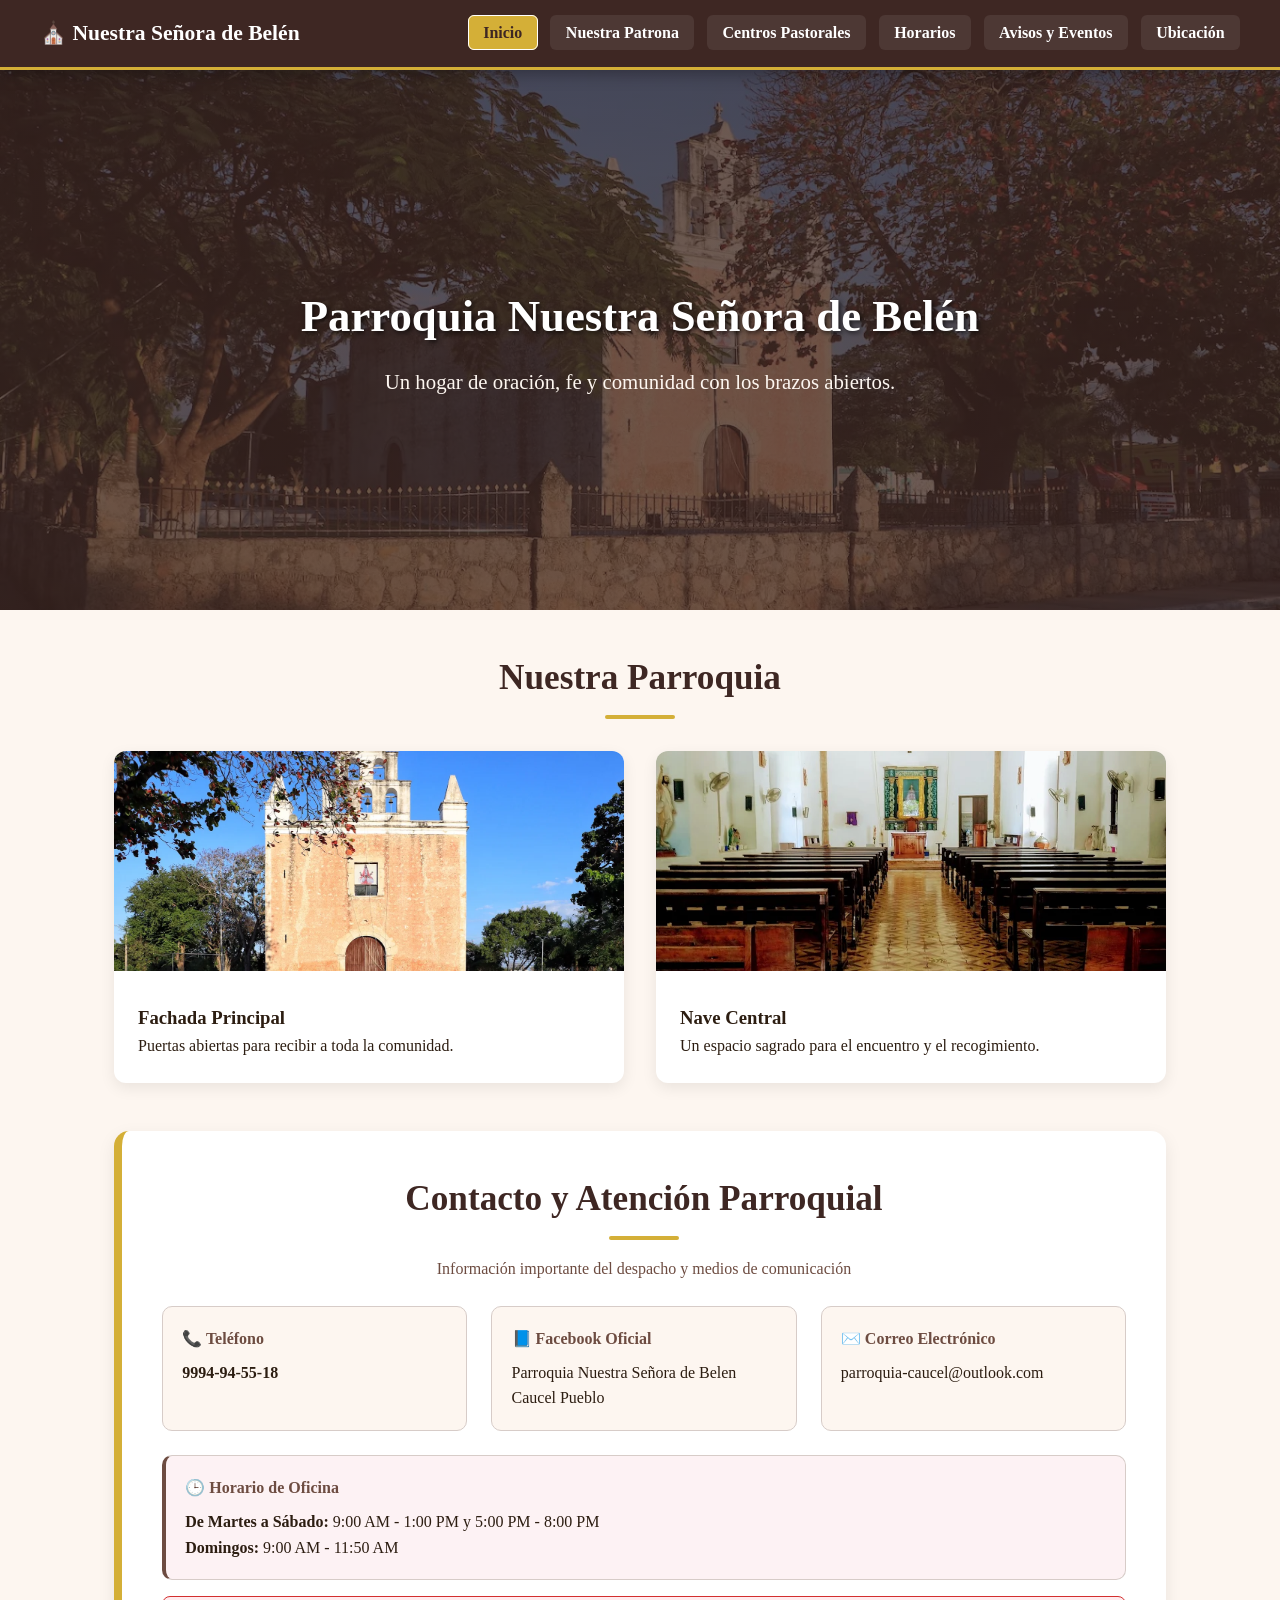
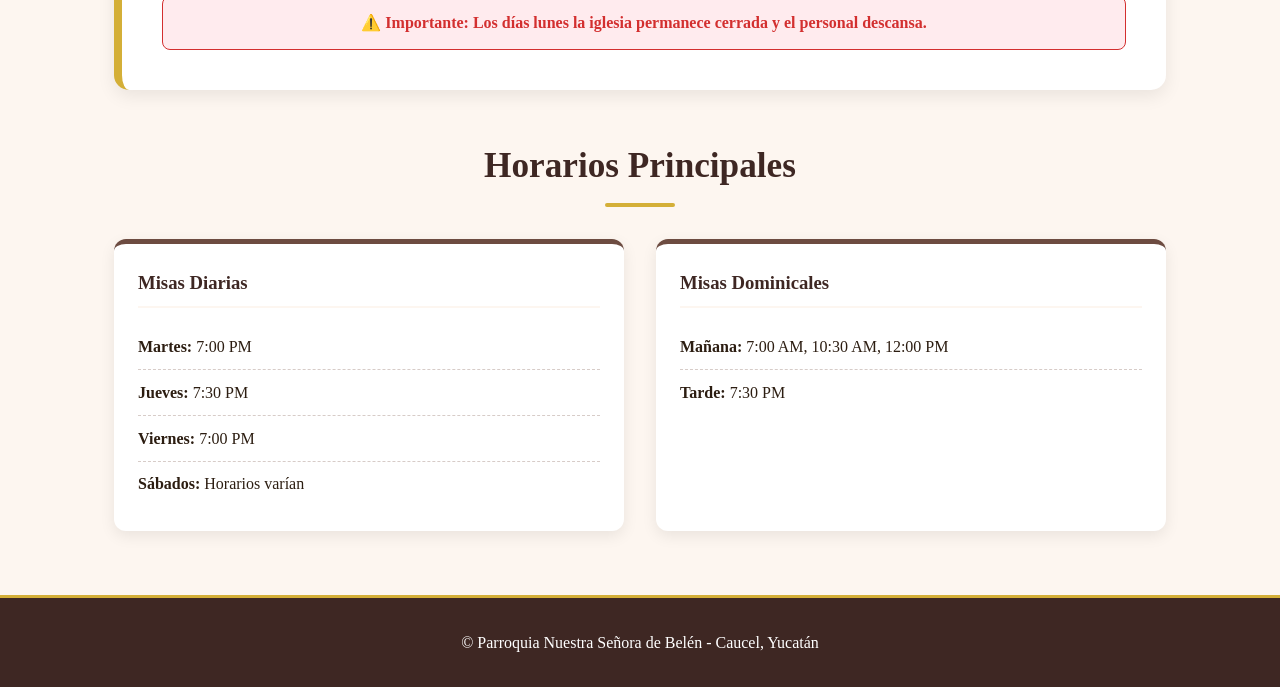
==== index.html @ 2d82e1a7 "Enhance contact section with full-width class and updates Added 'full-width' class to the contact it" ====
<!DOCTYPE html>
<html lang="es">
<head>
    <meta charset="UTF-8">
    <meta name="viewport" content="width=device-width, initial-scale=1.0">
    <title>Parroquia Nuestra Señora de Belén</title>
    <link rel="stylesheet" href="styles.css">
</head>
<body>

    <header>
        <nav>
            <a href="index.html" class="logo-link">⛪ Nuestra Señora de Belén</a>
            <button class="menu-toggle" id="menuToggle" aria-label="Abrir menú">☰ Menú</button>
            <ul class="nav-links" id="navLinks">
                <li><a href="index.html" class="active">Inicio</a></li>
                <li><a href="patrona.html">Nuestra Patrona</a></li>
                <li><a href="centros-pastorales.html">Centros Pastorales</a></li>
                <li><a href="horarios.html">Horarios</a></li>
                <li><a href="avisos.html">Avisos y Eventos</a></li>
                <li><a href="ubicacion.html">Ubicación</a></li>
            </ul>
        </nav>
    </header>

    <section class="hero">
        <h1>Parroquia Nuestra Señora de Belén</h1>
        <p>Un hogar de oración, fe y comunidad con los brazos abiertos.</p>
    </section>

    <main class="container">
        
        <section>
            <h2 class="section-title">Nuestra Parroquia</h2>
            <div class="church-tour">
                <div class="tour-card">
                    <img src="imagenes/frontal.jpg" alt="Fachada Frontal">
                    <div class="tour-info">
                        <h3>Fachada Principal</h3>
                        <p>Puertas abiertas para recibir a toda la comunidad.</p>
                    </div>
                </div>
                <div class="tour-card">
                    <img src="imagenes/interior.jpg" alt="Interior del templo">
                    <div class="tour-info">
                        <h3>Nave Central</h3>
                        <p>Un espacio sagrado para el encuentro y el recogimiento.</p>
                    </div>
                </div>
            </div>
        </section>

        <!-- SECCIÓN DE CONTACTO DIRECTO -->
        <!-- SECCIÓN DE CONTACTO DIRECTO -->
        <section class="contact-section">
            <h2 class="section-title" style="margin-bottom:1rem;">Contacto y Atención Parroquial</h2>
            <p style="text-align: center; color: var(--cafe-principal);">Información importante del despacho y medios de comunicación</p>
            
            <div class="contact-grid">
                <div class="contact-item">
                    <h4>📞 Teléfono</h4>
                    <p><a href="tel:9994945518"><strong>9994-94-55-18</strong></a></p>
                </div>
                <div class="contact-item">
                    <h4>📘 Facebook Oficial</h4>
                    <p>Parroquia Nuestra Señora de Belen Caucel Pueblo</p>
                </div>
                <div class="contact-item">
                    <h4>✉️ Correo Electrónico</h4>
                    <p><a href="mailto:parroquia-caucel@outlook.com">parroquia-caucel@outlook.com</a></p>
                </div>
                
                <!-- Añadida la clase full-width -->
                <div class="contact-item full-width">
                    <h4>🕒 Horario de Oficina</h4>
                    <p><strong>De Martes a Sábado:</strong> 9:00 AM - 1:00 PM y 5:00 PM - 8:00 PM</p>
                    <p><strong>Domingos:</strong> 9:00 AM - 11:50 AM</p>
                </div>
            </div>

            <div class="alert-lunes">
                ⚠️ Importante: Los días lunes la iglesia permanece cerrada y el personal descansa.
            </div>
        </section>

        <section id="horarios" style="margin-top: 3rem;">
            <h2 class="section-title">Horarios Principales</h2>
            <div class="schedules-grid">
                <div class="card">
                    <h3>Misas Diarias</h3>
                    <ul>
                        <li><strong>Martes:</strong> 7:00 PM</li>
                        <li><strong>Jueves:</strong> 7:30 PM</li>
                        <li><strong>Viernes:</strong> 7:00 PM</li>
                        <li><strong>Sábados:</strong> Horarios varían</li>
                    </ul>
                </div>
                <div class="card">
                    <h3>Misas Dominicales</h3>
                    <ul>
                        <li><strong>Mañana:</strong> 7:00 AM, 10:30 AM, 12:00 PM</li>
                        <li><strong>Tarde:</strong> 7:30 PM</li>
                    </ul>
                </div>
            </div>
        </section>

    </main>

    <footer>
        <p>&copy; Parroquia Nuestra Señora de Belén - Caucel, Yucatán</p>
    </footer>

    <script src="script.js"></script>
</body>
</html>
---- styles.css ----
/* ==========================================
   PALETA DE COLORES Y ESTILOS GLOBALES
   ========================================== */
:root {
    --cafe-oscuro: #3e2723;
    --cafe-principal: #6d4c41;
    --cafe-claro: #d7ccc8;
    --rosa-suave: #fdf6f0;
    --rosa-acento: #f48fb1;
    --dorado-acento: #d4af37;
    --texto-oscuro: #2c1d11;
    --blanco: #ffffff;
    --alerta-rojo: #d32f2f;
}

* {
    margin: 0;
    padding: 0;
    box-sizing: border-box;
    font-family: 'Segoe UI', Georgia, serif;
}

body {
    background-color: var(--rosa-suave);
    color: var(--texto-oscuro);
    line-height: 1.6;
}

a {
    text-decoration: none;
    color: inherit;
}

/* ==========================================
   HEADER Y NAVBAR
   ========================================== */
header {
    background-color: var(--cafe-oscuro);
    color: var(--blanco);
    padding: 1rem 1.5rem;
    position: sticky;
    top: 0;
    z-index: 1000;
    box-shadow: 0 4px 15px rgba(0,0,0,0.3);
    border-bottom: 3px solid var(--dorado-acento);
}

nav {
    display: flex;
    justify-content: space-between;
    align-items: center;
    max-width: 1200px;
    margin: 0 auto;
}

.logo-link {
    font-size: 1.35rem;
    font-weight: 700;
    color: var(--blanco);
    display: flex;
    align-items: center;
    gap: 0.5rem;
    transition: color 0.3s;
}

.logo-link:hover {
    color: var(--rosa-acento);
}

.nav-links {
    display: flex;
    list-style: none;
    gap: 0.8rem;
}

.nav-links a {
    color: var(--blanco);
    font-weight: 600;
    padding: 0.5rem 0.9rem;
    border-radius: 6px;
    background-color: rgba(255, 255, 255, 0.08);
    transition: all 0.3s ease;
    border: 1px solid transparent;
}

.nav-links a:hover {
    background-color: var(--rosa-acento);
    color: var(--cafe-oscuro);
    transform: translateY(-2px);
}

.nav-links a.active {
    background-color: var(--dorado-acento);
    color: var(--cafe-oscuro);
    font-weight: 700;
    border-color: var(--blanco);
}

.menu-toggle {
    display: none;
    background: var(--cafe-principal);
    border: 2px solid var(--dorado-acento);
    color: var(--blanco);
    font-size: 1.5rem;
    padding: 0.3rem 0.8rem;
    border-radius: 8px;
    cursor: pointer;
    transition: background 0.3s;
}

.menu-toggle:hover {
    background: var(--rosa-acento);
    color: var(--cafe-oscuro);
}

/* ==========================================
   CONTENEDORES GLOBALES
   ========================================== */
.container {
    max-width: 1100px;
    margin: 2.5rem auto;
    padding: 0 1.5rem;
}

.section-title {
    text-align: center;
    color: var(--cafe-oscuro);
    margin-bottom: 2rem;
    font-size: 2.2rem;
}

.section-title::after {
    content: '';
    display: block;
    width: 70px;
    height: 4px;
    background-color: var(--dorado-acento);
    margin: 0.6rem auto 0;
    border-radius: 2px;
}

/* ==========================================
   HERO / INICIO
   ========================================== */
.hero {
    background: linear-gradient(rgba(62, 39, 35, 0.75), rgba(62, 39, 35, 0.75)), 
                url('imagenes/exterior.jpg') center/cover no-repeat;
    height: 60vh;
    display: flex;
    flex-direction: column;
    justify-content: center;
    align-items: center;
    color: var(--blanco);
    text-align: center;
    padding: 0 1rem;
}

.hero h1 {
    font-size: 2.8rem;
    margin-bottom: 0.8rem;
    text-shadow: 2px 2px 5px rgba(0,0,0,0.7);
}

.hero p {
    font-size: 1.3rem;
    max-width: 650px;
    color: var(--rosa-suave);
}

.church-tour, .schedules-grid {
    display: grid;
    grid-template-columns: repeat(auto-fit, minmax(280px, 1fr));
    gap: 2rem;
    margin-bottom: 3rem;
}

.tour-card, .card {
    background: var(--blanco);
    border-radius: 12px;
    overflow: hidden;
    box-shadow: 0 5px 15px rgba(0,0,0,0.08);
    transition: transform 0.3s, box-shadow 0.3s;
}

.tour-card:hover, .card:hover {
    transform: translateY(-5px);
    box-shadow: 0 8px 20px rgba(0,0,0,0.15);
}

.tour-card img {
    width: 100%;
    height: 220px;
    object-fit: cover;
}

.tour-info, .card {
    padding: 1.5rem;
}

.card {
    border-top: 5px solid var(--cafe-principal);
}

.card h3 {
    color: var(--cafe-oscuro);
    margin-bottom: 1rem;
    border-bottom: 2px solid var(--rosa-suave);
    padding-bottom: 0.5rem;
}

.card ul { list-style: none; }
.card li { padding: 0.6rem 0; border-bottom: 1px dashed var(--cafe-claro); }
.card li:last-child { border-bottom: none; }

/* ==========================================
   SECCIÓN CONTACTO (CORREGIDA ALINEACIÓN)
   ========================================== */
.contact-section {
    background: var(--blanco);
    border-radius: 15px;
    padding: 2.5rem;
    box-shadow: 0 6px 18px rgba(0,0,0,0.08);
    border-left: 8px solid var(--dorado-acento);
    margin-top: 3rem;
}

.contact-grid {
    display: grid;
    grid-template-columns: repeat(auto-fit, minmax(240px, 1fr));
    gap: 1.5rem;
    margin-top: 1.5rem;
}

.contact-item {
    background: var(--rosa-suave);
    padding: 1.2rem;
    border-radius: 10px;
    border: 1px solid var(--cafe-claro);
}

/* Ocupar todo el ancho en la última fila para horarios de oficina */
.contact-item.full-width {
    grid-column: 1 / -1;
    background: #fdf2f4;
    border-left: 4px solid var(--cafe-principal);
}

.contact-item h4 {
    color: var(--cafe-principal);
    margin-bottom: 0.5rem;
    display: flex;
    align-items: center;
    gap: 0.5rem;
}

.alert-lunes {
    background-color: #ffebee;
    color: var(--alerta-rojo);
    border: 1px solid var(--alerta-rojo);
    padding: 0.8rem 1rem;
    border-radius: 8px;
    font-weight: 700;
    margin-top: 1rem;
    text-align: center;
}

/* ==========================================
   VISTA: CENTROS PASTORALES
   ========================================== */
.search-container {
    margin-bottom: 2rem;
    text-align: center;
}

.search-input {
    width: 100%;
    max-width: 500px;
    padding: 0.8rem 1.2rem;
    font-size: 1rem;
    border: 2px solid var(--cafe-principal);
    border-radius: 25px;
    outline: none;
    transition: border-color 0.3s;
}

.search-input:focus {
    border-color: var(--dorado-acento);
    box-shadow: 0 0 8px rgba(212, 175, 55, 0.4);
}

.cp-grid {
    display: grid;
    grid-template-columns: repeat(auto-fit, minmax(300px, 1fr));
    gap: 1.5rem;
}

.cp-card {
    background: var(--blanco);
    border-radius: 12px;
    padding: 1.5rem;
    box-shadow: 0 4px 12px rgba(0,0,0,0.06);
    border-left: 5px solid var(--cafe-principal);
    transition: transform 0.2s;
}

.cp-card:hover {
    transform: translateY(-3px);
}

.cp-header {
    display: flex;
    justify-content: space-between;
    align-items: center;
    margin-bottom: 1rem;
    border-bottom: 1px solid var(--rosa-suave);
    padding-bottom: 0.5rem;
}

.cp-number {
    background: var(--cafe-oscuro);
    color: var(--blanco);
    padding: 0.2rem 0.6rem;
    border-radius: 50%;
    font-size: 0.85rem;
    font-weight: bold;
}

.cp-title {
    color: var(--cafe-oscuro);
    font-size: 1.25rem;
}

.cp-detail {
    margin-bottom: 0.5rem;
    font-size: 0.95rem;
}

.cp-detail strong {
    color: var(--cafe-principal);
}

/* ==========================================
   VISTA: AVISOS Y EVENTOS
   ========================================== */
.events-list {
    display: flex;
    flex-direction: column;
    gap: 1.5rem;
}

.event-card {
    display: flex;
    background: var(--blanco);
    border-radius: 12px;
    overflow: hidden;
    box-shadow: 0 4px 12px rgba(0,0,0,0.08);
}

.event-date {
    background: var(--cafe-oscuro);
    color: var(--blanco);
    padding: 1.5rem;
    display: flex;
    flex-direction: column;
    justify-content: center;
    align-items: center;
    min-width: 120px;
    text-align: center;
}

.event-date .day {
    font-size: 2rem;
    font-weight: bold;
    color: var(--dorado-acento);
}

.event-info {
    padding: 1.5rem;
    display: flex;
    flex-direction: column;
    justify-content: center;
}

.event-info h3 {
    color: var(--cafe-oscuro);
    margin-bottom: 0.5rem;
}

.announcements-grid {
    display: grid;
    grid-template-columns: repeat(auto-fit, minmax(300px, 1fr));
    gap: 1.5rem;
}

.announcement-card {
    background: var(--blanco);
    border-radius: 12px;
    padding: 1.5rem;
    box-shadow: 0 4px 12px rgba(0,0,0,0.06);
    position: relative;
    border-top: 4px solid var(--cafe-principal);
}

.announcement-card.important {
    border-top-color: var(--alerta-rojo);
}

.badge-important {
    position: absolute;
    top: 1rem;
    right: 1rem;
    background: #ffebee;
    color: var(--alerta-rojo);
    font-size: 0.75rem;
    font-weight: bold;
    padding: 0.2rem 0.6rem;
    border-radius: 12px;
    border: 1px solid var(--alerta-rojo);
}

.announcement-date {
    font-size: 0.85rem;
    color: #757575;
    margin-bottom: 0.5rem;
}

.announcement-card h3 {
    color: var(--cafe-oscuro);
    margin-bottom: 0.8rem;
}

/* ==========================================
   VISTA: PATRONA (CARRUSEL Y TEXTO)
   ========================================== */
.carousel-container {
    position: relative;
    max-width: 800px;
    margin: 0 auto 2.5rem;
    border-radius: 12px;
    overflow: hidden;
    box-shadow: 0 6px 18px rgba(0,0,0,0.15);
}

.carousel-slide {
    display: none;
}

.carousel-slide img {
    width: 100%;
    height: 400px;
    object-fit: cover;
}

.carousel-prev, .carousel-next {
    cursor: pointer;
    position: absolute;
    top: 50%;
    transform: translateY(-50%);
    padding: 1rem;
    color: white;
    font-weight: bold;
    font-size: 1.5rem;
    background-color: rgba(0,0,0,0.4);
    border: none;
    transition: background-color 0.3s;
}

.carousel-next { right: 0; }
.carousel-prev { left: 0; }

.carousel-prev:hover, .carousel-next:hover {
    background-color: rgba(0,0,0,0.8);
}

.history-content {
    background: var(--blanco);
    padding: 2rem;
    border-radius: 12px;
    box-shadow: 0 4px 12px rgba(0,0,0,0.06);
    line-height: 1.8;
}

.history-content p {
    margin-bottom: 1.2rem;
}

/* ==========================================
   VISTA: UBICACIÓN Y MAPAS
   ========================================== */
.location-grid {
    display: grid;
    grid-template-columns: repeat(auto-fit, minmax(320px, 1fr));
    gap: 2rem;
}

.map-container {
    border-radius: 12px;
    overflow: hidden;
    box-shadow: 0 4px 12px rgba(0,0,0,0.1);
    height: 380px;
}

.map-container iframe {
    width: 100%;
    height: 100%;
    border: 0;
}

/* ==========================================
   FOOTER
   ========================================== */
footer {
    background-color: var(--cafe-oscuro);
    color: var(--blanco);
    text-align: center;
    padding: 2rem;
    margin-top: 4rem;
    border-top: 3px solid var(--dorado-acento);
}

/* ==========================================
   RESPONSIVO
   ========================================== */
@media (max-width: 820px) {
    .menu-toggle {
        display: block;
    }

    .nav-links {
        display: none;
        flex-direction: column;
        position: absolute;
        top: 100%;
        left: 0;
        width: 100%;
        background-color: var(--cafe-oscuro);
        padding: 1rem;
        gap: 0.8rem;
        box-shadow: 0 10px 20px rgba(0,0,0,0.4);
    }

    .nav-links.show {
        display: flex;
    }

    .nav-links a {
        text-align: center;
        padding: 0.8rem;
        width: 100%;
    }

    .event-card {
        flex-direction: column;
    }

    .event-date {
        flex-direction: row;
        gap: 1rem;
        padding: 0.8rem;
    }
}
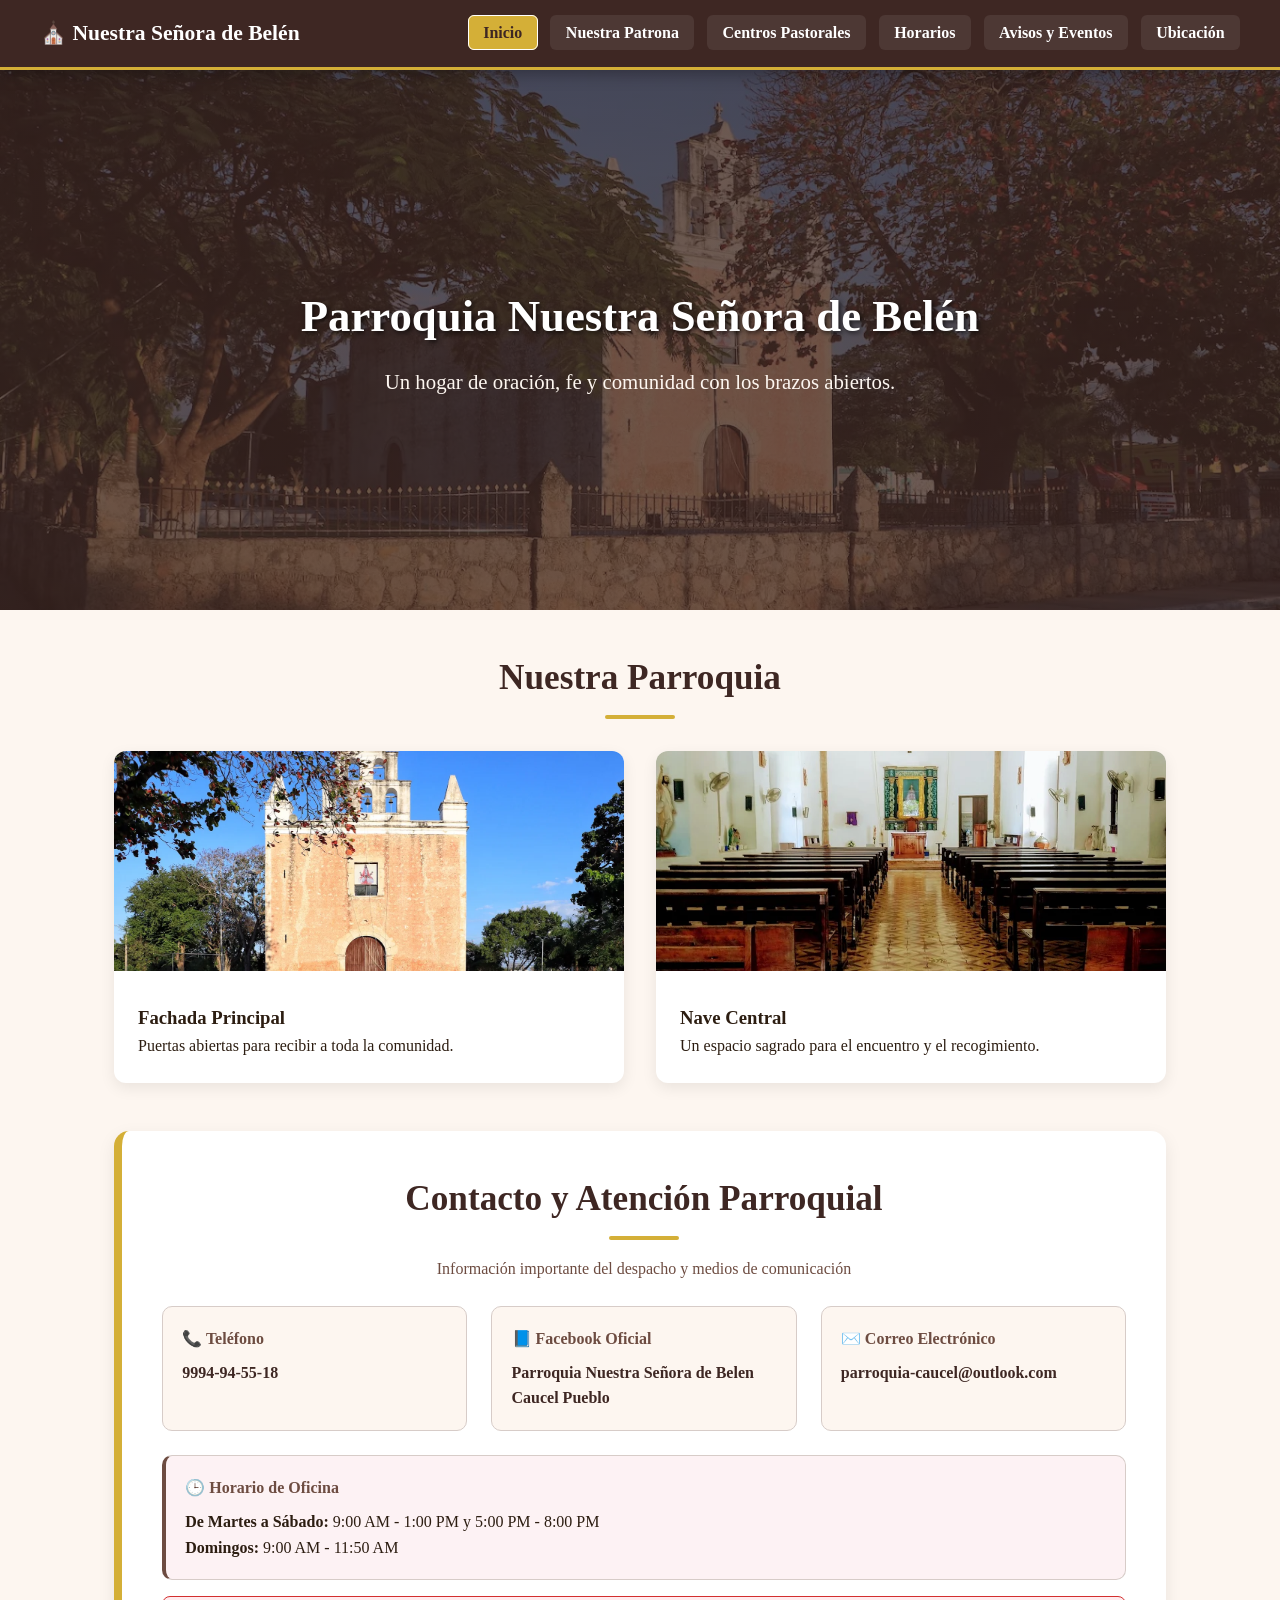
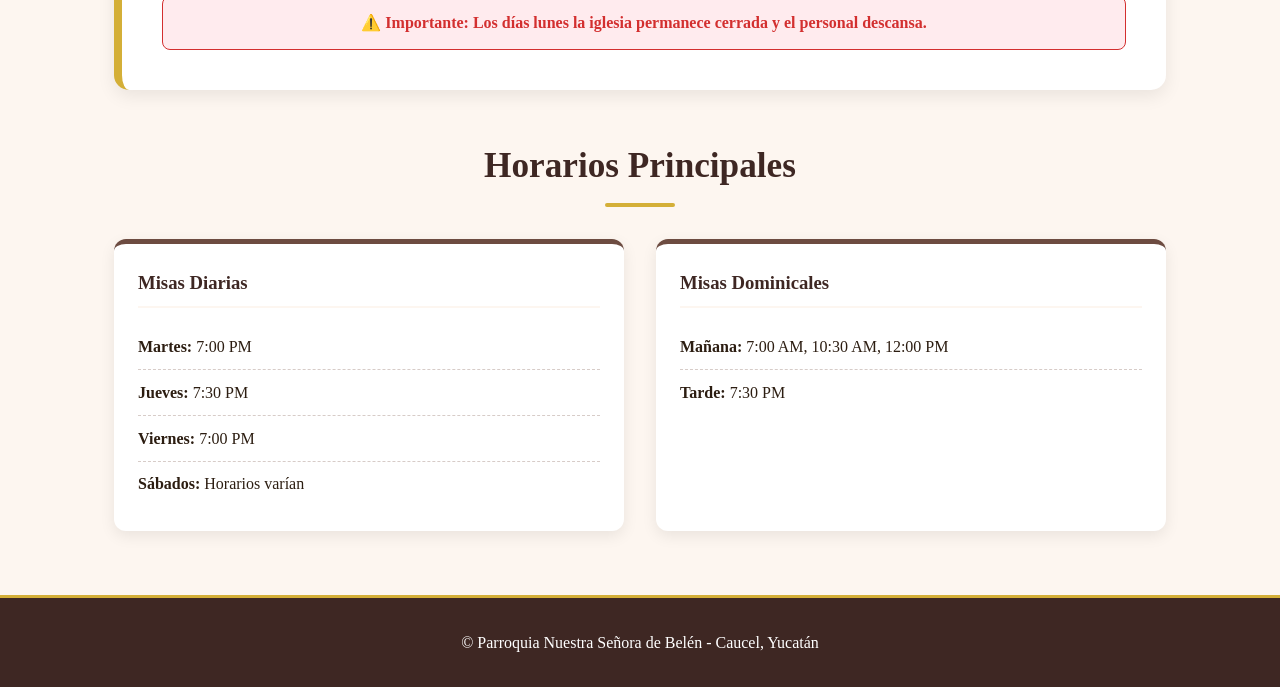
==== commit 24267182: "Enhance SEO with title and meta tags Updated the title and added meta tags for SEO." ====
--- a/index.html
+++ b/index.html
@@ -3,7 +3,14 @@
 <head>
     <meta charset="UTF-8">
     <meta name="viewport" content="width=device-width, initial-scale=1.0">
-    <title>Parroquia Nuestra Señora de Belén</title>
+   <!-- Título visible en los resultados de Google -->
+<title>Parroquia Nuestra Señora de Belén - Caucel, Yucatán</title>
+
+<!-- Descripción corta que muestra Google debajo del enlace -->
+<meta name="description" content="Sitio oficial de la Parroquia Nuestra Señora de Belén en Caucel. Consulta horarios de misas, Hora Santa, avisos y centros pastorales.">
+
+<!-- Palabras clave -->
+<meta name="keywords" content="Parroquia de Belén, Iglesia Caucel, Horarios de Misa Caucel, Hora Santa Caucel">
     <link rel="stylesheet" href="styles.css">
 </head>
 <body>
@@ -51,37 +58,40 @@
         </section>
 
         <!-- SECCIÓN DE CONTACTO DIRECTO -->
-        <!-- SECCIÓN DE CONTACTO DIRECTO -->
-        <section class="contact-section">
-            <h2 class="section-title" style="margin-bottom:1rem;">Contacto y Atención Parroquial</h2>
-            <p style="text-align: center; color: var(--cafe-principal);">Información importante del despacho y medios de comunicación</p>
-            
-            <div class="contact-grid">
-                <div class="contact-item">
-                    <h4>📞 Teléfono</h4>
-                    <p><a href="tel:9994945518"><strong>9994-94-55-18</strong></a></p>
-                </div>
-                <div class="contact-item">
-                    <h4>📘 Facebook Oficial</h4>
-                    <p>Parroquia Nuestra Señora de Belen Caucel Pueblo</p>
-                </div>
-                <div class="contact-item">
-                    <h4>✉️ Correo Electrónico</h4>
-                    <p><a href="mailto:parroquia-caucel@outlook.com">parroquia-caucel@outlook.com</a></p>
-                </div>
-                
-                <!-- Añadida la clase full-width -->
-                <div class="contact-item full-width">
-                    <h4>🕒 Horario de Oficina</h4>
-                    <p><strong>De Martes a Sábado:</strong> 9:00 AM - 1:00 PM y 5:00 PM - 8:00 PM</p>
-                    <p><strong>Domingos:</strong> 9:00 AM - 11:50 AM</p>
-                </div>
-            </div>
+     <!-- SECCIÓN DE CONTACTO DIRECTO -->
+<section class="contact-section">
+    <h2 class="section-title" style="margin-bottom:1rem;">Contacto y Atención Parroquial</h2>
+    <p style="text-align: center; color: var(--cafe-principal);">Información importante del despacho y medios de comunicación</p>
+    
+    <div class="contact-grid">
+        <div class="contact-item">
+            <h4>📞 Teléfono</h4>
+            <p><a href="tel:9994945518"><strong>9994-94-55-18</strong></a></p>
+        </div>
+        <div class="contact-item">
+            <h4>📘 Facebook Oficial</h4>
+            <p>
+                <a href="https://www.facebook.com/profile.php?id=100064894568289" target="_blank" rel="noopener noreferrer">
+                    Parroquia Nuestra Señora de Belen Caucel Pueblo
+                </a>
+            </p>
+        </div>
+        <div class="contact-item">
+            <h4>✉️ Correo Electrónico</h4>
+            <p><a href="mailto:parroquia-caucel@outlook.com">parroquia-caucel@outlook.com</a></p>
+        </div>
+        
+        <div class="contact-item full-width">
+            <h4>🕒 Horario de Oficina</h4>
+            <p><strong>De Martes a Sábado:</strong> 9:00 AM - 1:00 PM y 5:00 PM - 8:00 PM</p>
+            <p><strong>Domingos:</strong> 9:00 AM - 11:50 AM</p>
+        </div>
+    </div>
 
-            <div class="alert-lunes">
-                ⚠️ Importante: Los días lunes la iglesia permanece cerrada y el personal descansa.
-            </div>
-        </section>
+    <div class="alert-lunes">
+        ⚠️ Importante: Los días lunes la iglesia permanece cerrada y el personal descansa.
+    </div>
+</section>
 
         <section id="horarios" style="margin-top: 3rem;">
             <h2 class="section-title">Horarios Principales</h2>
--- a/styles.css
+++ b/styles.css
@@ -30,7 +30,172 @@
     text-decoration: none;
     color: inherit;
 }
-
+.contact-item a {
+    color: var(--cafe-oscuro);
+    font-weight: 600;
+    transition: color 0.3s ease;
+}
+
+.contact-item a:hover {
+    color: var(--rosa-acento);
+    text-decoration: underline;
+}
+/* ==========================================
+   SECCIÓN ESPECIAL: HORA SANTA (ANIMADA)
+   ========================================== */
+.hora-santa-section {
+    position: relative;
+    background: linear-gradient(135deg, #2c1d11 0%, #3e2723 50%, #4a2c20 100%);
+    border: 2px solid var(--dorado-acento);
+    border-radius: 20px;
+    padding: 3rem 2rem;
+    margin: 3.5rem 0;
+    box-shadow: 0 10px 30px rgba(0, 0, 0, 0.3), 0 0 20px rgba(212, 175, 55, 0.2);
+    overflow: hidden;
+    color: var(--blanco);
+    text-align: center;
+}
+
+.hora-santa-header {
+    position: relative;
+    z-index: 2;
+    max-width: 700px;
+    margin: 0 auto 2.5rem;
+}
+
+.hs-badge {
+    background: rgba(212, 175, 55, 0.2);
+    color: var(--dorado-acento);
+    border: 1px solid var(--dorado-acento);
+    padding: 0.4rem 1.2rem;
+    border-radius: 20px;
+    font-size: 0.85rem;
+    font-weight: 700;
+    text-transform: uppercase;
+    letter-spacing: 1px;
+    display: inline-block;
+    margin-bottom: 1rem;
+}
+
+.hora-santa-header h2 {
+    font-size: 2.3rem;
+    color: #fff;
+    font-family: Georgia, serif;
+    margin-bottom: 0.8rem;
+    text-shadow: 0 2px 4px rgba(0,0,0,0.5);
+}
+
+.hs-time {
+    font-size: 1.3rem;
+    color: var(--dorado-acento);
+    background: rgba(0, 0, 0, 0.3);
+    display: inline-block;
+    padding: 0.5rem 1.5rem;
+    border-radius: 30px;
+    margin-bottom: 1rem;
+    border: 1px dashed rgba(212, 175, 55, 0.5);
+}
+
+.hs-description {
+    font-size: 1.05rem;
+    color: var(--rosa-suave);
+    font-style: italic;
+}
+
+/* Galería de 3 Imágenes */
+.hs-gallery {
+    position: relative;
+    z-index: 2;
+    display: grid;
+    grid-template-columns: repeat(3, 1fr);
+    gap: 1.5rem;
+    align-items: center;
+}
+
+.hs-img-card {
+    border-radius: 14px;
+    overflow: hidden;
+    height: 240px;
+    border: 2px solid rgba(212, 175, 55, 0.4);
+    box-shadow: 0 5px 15px rgba(0,0,0,0.4);
+    transition: transform 0.4s ease, border-color 0.4s ease, box-shadow 0.4s ease;
+}
+
+.hs-img-card img {
+    width: 100%;
+    height: 100%;
+    object-fit: cover;
+    transition: transform 0.5s ease;
+}
+
+/* La imagen central resalta ligeramente */
+.hs-img-card.hs-featured {
+    height: 270px;
+    border-color: var(--dorado-acento);
+}
+
+.hs-img-card:hover {
+    transform: translateY(-8px) scale(1.02);
+    border-color: var(--dorado-acento);
+    box-shadow: 0 10px 25px rgba(212, 175, 55, 0.3);
+}
+
+.hs-img-card:hover img {
+    transform: scale(1.08);
+}
+
+/* PARTICULAS FLOTANTES CSS */
+.particles {
+    position: absolute;
+    top: 0;
+    left: 0;
+    width: 100%;
+    height: 100%;
+    z-index: 1;
+    pointer-events: none;
+}
+
+.particle {
+    position: absolute;
+    width: 8px;
+    height: 8px;
+    background: var(--dorado-acento);
+    border-radius: 50%;
+    opacity: 0.6;
+    box-shadow: 0 0 10px var(--dorado-acento);
+    animation: floatUp 6s infinite linear;
+}
+
+.particle:nth-child(1) { left: 10%; animation-duration: 7s; animation-delay: 0s; }
+.particle:nth-child(2) { left: 25%; animation-duration: 5s; animation-delay: 1.5s; width: 6px; height: 6px; }
+.particle:nth-child(3) { left: 45%; animation-duration: 8s; animation-delay: 0.5s; width: 10px; height: 10px; }
+.particle:nth-child(4) { left: 65%; animation-duration: 6s; animation-delay: 2s; }
+.particle:nth-child(5) { left: 80%; animation-duration: 9s; animation-delay: 1s; width: 5px; height: 5px; }
+.particle:nth-child(6) { left: 92%; animation-duration: 5.5s; animation-delay: 2.5s; }
+
+@keyframes floatUp {
+    0% {
+        transform: translateY(350px) scale(0.8);
+        opacity: 0;
+    }
+    50% {
+        opacity: 0.8;
+    }
+    100% {
+        transform: translateY(-50px) scale(1.2);
+        opacity: 0;
+    }
+}
+
+/* Adaptabilidad para Celulares */
+@media (max-width: 768px) {
+    .hs-gallery {
+        grid-template-columns: 1fr;
+    }
+    .hs-img-card, .hs-img-card.hs-featured {
+        height: 220px;
+    }
+}
 /* ==========================================
    HEADER Y NAVBAR
    ========================================== */
@@ -432,10 +597,19 @@
 /* ==========================================
    VISTA: PATRONA (CARRUSEL Y TEXTO)
    ========================================== */
+.subtitle {
+    text-align: center;
+    color: var(--cafe-principal);
+    font-size: 1.15rem;
+    margin-top: -1.2rem;
+    margin-bottom: 2rem;
+    font-style: italic;
+}
+
 .carousel-container {
     position: relative;
     max-width: 800px;
-    margin: 0 auto 2.5rem;
+    margin: 0 auto 1rem;
     border-radius: 12px;
     overflow: hidden;
     box-shadow: 0 6px 18px rgba(0,0,0,0.15);
@@ -447,8 +621,17 @@
 
 .carousel-slide img {
     width: 100%;
-    height: 400px;
-    object-fit: cover;
+    height: 420px;
+   object-fit: cover;
+}
+
+.fade {
+    animation: fadeEffect 1s;
+}
+
+@keyframes fadeEffect {
+    from { opacity: 0.4; } 
+    to { opacity: 1; }
 }
 
 .carousel-prev, .carousel-next {
@@ -456,54 +639,136 @@
     position: absolute;
     top: 50%;
     transform: translateY(-50%);
-    padding: 1rem;
+    padding: 0.8rem 1.2rem;
     color: white;
     font-weight: bold;
     font-size: 1.5rem;
-    background-color: rgba(0,0,0,0.4);
+    background-color: rgba(62, 39, 35, 0.6);
     border: none;
+    border-radius: 4px;
     transition: background-color 0.3s;
 }
 
-.carousel-next { right: 0; }
-.carousel-prev { left: 0; }
+.carousel-next { right: 10px; }
+.carousel-prev { left: 10px; }
 
 .carousel-prev:hover, .carousel-next:hover {
-    background-color: rgba(0,0,0,0.8);
+    background-color: var(--cafe-oscuro);
+}
+
+.dots-container {
+    text-align: center;
+    margin-bottom: 2.5rem;
+}
+
+.dot {
+    cursor: pointer;
+    height: 12px;
+    width: 12px;
+    margin: 0 4px;
+    background-color: var(--cafe-claro);
+    border-radius: 50%;
+    display: inline-block;
+    transition: background-color 0.3s;
+}
+
+.dot.active, .dot:hover {
+    background-color: var(--dorado-acento);
 }
 
 .history-content {
     background: var(--blanco);
-    padding: 2rem;
+    padding: 2.5rem;
     border-radius: 12px;
     box-shadow: 0 4px 12px rgba(0,0,0,0.06);
     line-height: 1.8;
+    border-left: 6px solid var(--cafe-principal);
+}
+
+.history-content h3 {
+    color: var(--cafe-oscuro);
+    font-size: 1.6rem;
+    margin-bottom: 1rem;
 }
 
 .history-content p {
     margin-bottom: 1.2rem;
-}
-
+    font-size: 1.05rem;
+}
+
+.history-highlight {
+    font-weight: bold;
+    color: var(--cafe-oscuro);
+    text-align: center;
+    font-size: 1.2rem;
+    padding-top: 0.5rem;
+}
 /* ==========================================
    VISTA: UBICACIÓN Y MAPAS
    ========================================== */
-.location-grid {
-    display: grid;
-    grid-template-columns: repeat(auto-fit, minmax(320px, 1fr));
-    gap: 2rem;
-}
-
-.map-container {
+.map-wrapper {
+    position: relative;
+    width: 100%;
+    height: 400px;
     border-radius: 12px;
     overflow: hidden;
-    box-shadow: 0 4px 12px rgba(0,0,0,0.1);
-    height: 380px;
-}
-
-.map-container iframe {
+    box-shadow: 0 6px 18px rgba(0, 0, 0, 0.12);
+    margin-bottom: 2rem;
+    border: 2px solid var(--cafe-claro);
+}
+
+.map-wrapper iframe {
     width: 100%;
     height: 100%;
     border: 0;
+}
+
+.address-card {
+    background: var(--blanco);
+    border-radius: 12px;
+    padding: 2rem;
+    box-shadow: 0 4px 15px rgba(0, 0, 0, 0.08);
+    border-left: 6px solid var(--cafe-principal);
+}
+
+.address-card h3 {
+    color: var(--cafe-oscuro);
+    font-size: 1.5rem;
+    margin-bottom: 1rem;
+}
+
+.address-detail {
+    font-size: 1.1rem;
+    color: var(--texto-oscuro);
+    line-height: 1.8;
+    margin-bottom: 1.5rem;
+    padding-bottom: 1rem;
+    border-bottom: 1px dashed var(--cafe-claro);
+}
+
+.address-info-grid {
+    display: grid;
+    grid-template-columns: repeat(auto-fit, minmax(250px, 1fr));
+    gap: 1rem;
+}
+
+.info-item {
+    background: var(--rosa-suave);
+    padding: 1.2rem;
+    border-radius: 10px;
+    border: 1px solid var(--cafe-claro);
+}
+
+.info-item h4 {
+    color: var(--cafe-principal);
+    font-size: 1.1rem;
+    margin-bottom: 0.5rem;
+}
+
+.info-item p {
+    color: var(--texto-oscuro);
+    font-size: 0.95rem;
+    line-height: 1.5;
 }
 
 /* ==========================================
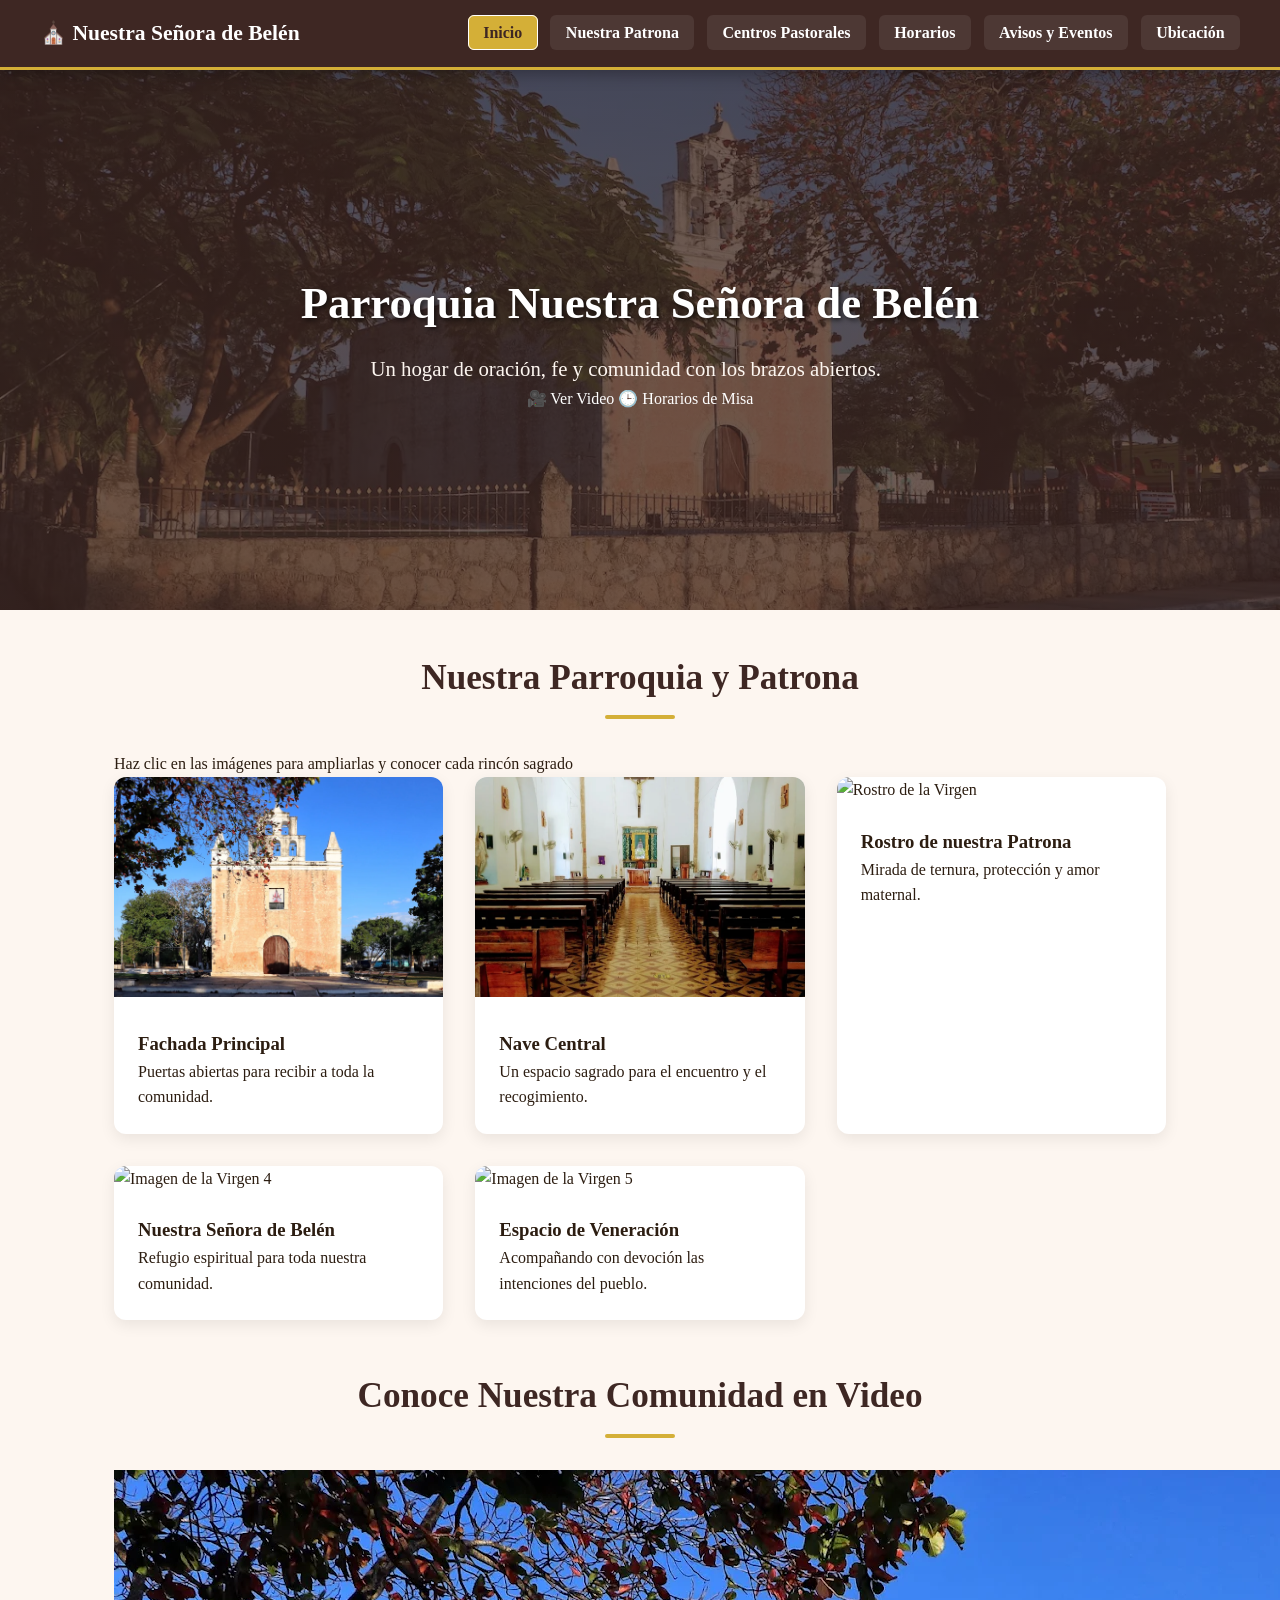
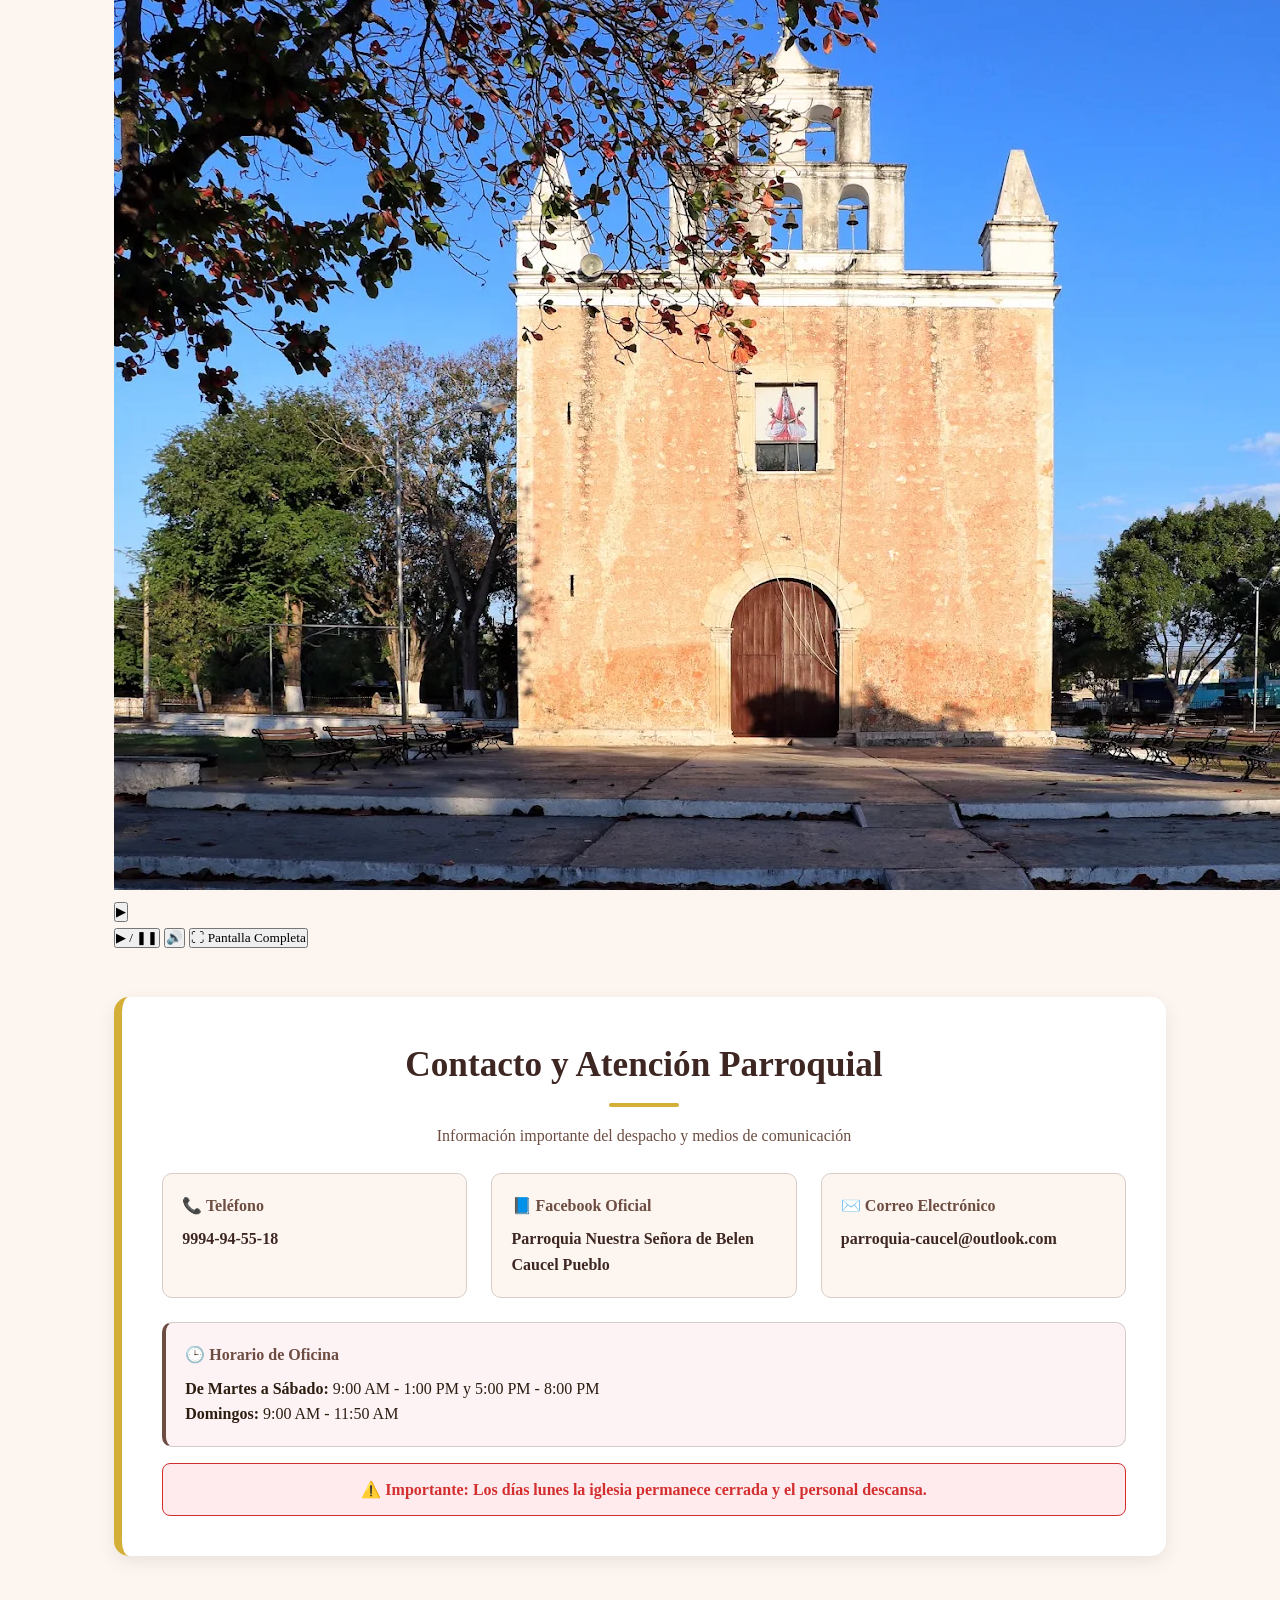
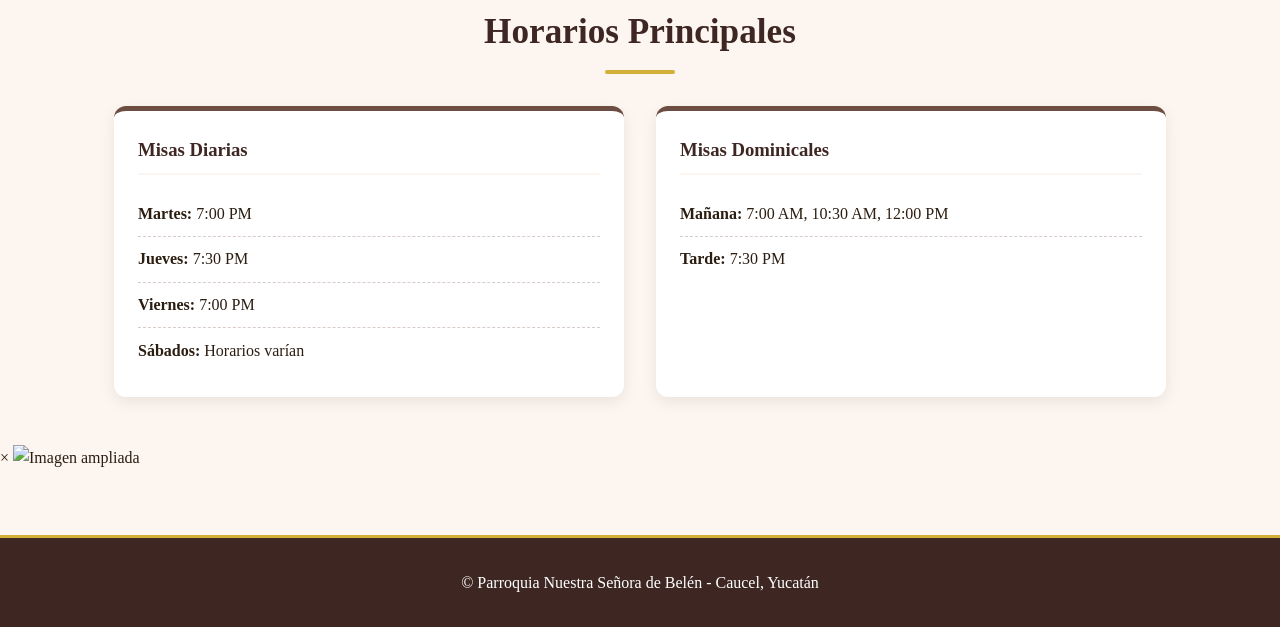
==== commit 0f0ccc8c: "Refactor HTML structure and add interactive elements" ====
--- a/index.html
+++ b/index.html
@@ -1,16 +1,18 @@
 <!DOCTYPE html>
 <html lang="es">
 <head>
+    <meta name="google-site-verification" content="NxKwqFtn1bbTD6m9D_XFHbPEp9WZKRoO18vgUArOwzE" />
+    <meta name="google-site-verification" content="6-Bo4VOtSaKVBHqyHM3S2Z3fgsiJe93w-4jhq6I8YD8" />
     <meta charset="UTF-8">
     <meta name="viewport" content="width=device-width, initial-scale=1.0">
-   <!-- Título visible en los resultados de Google -->
-<title>Parroquia Nuestra Señora de Belén - Caucel, Yucatán</title>
+    <!-- Título visible en los resultados de Google -->
+    <title>Parroquia Nuestra Señora de Belén - Caucel, Yucatán</title>
 
-<!-- Descripción corta que muestra Google debajo del enlace -->
-<meta name="description" content="Sitio oficial de la Parroquia Nuestra Señora de Belén en Caucel. Consulta horarios de misas, Hora Santa, avisos y centros pastorales.">
+    <!-- Descripción corta que muestra Google debajo del enlace -->
+    <meta name="description" content="Sitio oficial de la Parroquia Nuestra Señora de Belén en Caucel. Consulta horarios de misas, Hora Santa, avisos y centros pastorales.">
 
-<!-- Palabras clave -->
-<meta name="keywords" content="Parroquia de Belén, Iglesia Caucel, Horarios de Misa Caucel, Hora Santa Caucel">
+    <!-- Palabras clave -->
+    <meta name="keywords" content="Parroquia de Belén, Iglesia Caucel, Horarios de Misa Caucel, Hora Santa Caucel">
     <link rel="stylesheet" href="styles.css">
 </head>
 <body>
@@ -30,70 +32,122 @@
         </nav>
     </header>
 
+    <!-- HERO REFORZADO CON BOTONES INTERACTIVOS -->
     <section class="hero">
-        <h1>Parroquia Nuestra Señora de Belén</h1>
-        <p>Un hogar de oración, fe y comunidad con los brazos abiertos.</p>
+        <div class="hero-content">
+            <h1>Parroquia Nuestra Señora de Belén</h1>
+            <p>Un hogar de oración, fe y comunidad con los brazos abiertos.</p>
+            <div class="hero-buttons">
+                <a href="#video-seccion" class="btn btn-primary">🎥 Ver Video</a>
+                <a href="#horarios" class="btn btn-secondary">🕒 Horarios de Misa</a>
+            </div>
+        </div>
     </section>
 
     <main class="container">
         
-        <section>
-            <h2 class="section-title">Nuestra Parroquia</h2>
+        <!-- SECCIÓN RECORRIDO Y GALERÍA FOTOGRÁFICA INTERACTIVA -->
+        <section class="reveal-section">
+            <h2 class="section-title">Nuestra Parroquia y Patrona</h2>
+            <p class="section-subtitle">Haz clic en las imágenes para ampliarlas y conocer cada rincón sagrado</p>
+            
             <div class="church-tour">
-                <div class="tour-card">
+                <div class="tour-card zoom-card" data-lightbox="imagenes/frontal.jpg" data-caption="Fachada Principal - Puertas abiertas para recibir a toda la comunidad.">
                     <img src="imagenes/frontal.jpg" alt="Fachada Frontal">
                     <div class="tour-info">
                         <h3>Fachada Principal</h3>
                         <p>Puertas abiertas para recibir a toda la comunidad.</p>
                     </div>
                 </div>
-                <div class="tour-card">
+                <div class="tour-card zoom-card" data-lightbox="imagenes/interior.jpg" data-caption="Nave Central - Un espacio sagrado para el encuentro y el recogimiento.">
                     <img src="imagenes/interior.jpg" alt="Interior del templo">
                     <div class="tour-info">
                         <h3>Nave Central</h3>
                         <p>Un espacio sagrado para el encuentro y el recogimiento.</p>
                     </div>
                 </div>
+                <div class="tour-card zoom-card" data-lightbox="imagenes/rostro.jpg" data-caption="Rostro de la Santísima Virgen de Belén.">
+                    <img src="imagenes/rostro.jpg" alt="Rostro de la Virgen">
+                    <div class="tour-info">
+                        <h3>Rostro de nuestra Patrona</h3>
+                        <p>Mirada de ternura, protección y amor maternal.</p>
+                    </div>
+                </div>
+                <div class="tour-card zoom-card" data-lightbox="imagenes/virgen4.jpg" data-caption="Nuestra Señora de Belén en su altar.">
+                    <img src="imagenes/virgen4.jpg" alt="Imagen de la Virgen 4">
+                    <div class="tour-info">
+                        <h3>Nuestra Señora de Belén</h3>
+                        <p>Refugio espiritual para toda nuestra comunidad.</p>
+                    </div>
+                </div>
+                <div class="tour-card zoom-card" data-lightbox="imagenes/virgen5.jpg" data-caption="Altar y Veneración a la Virgen.">
+                    <img src="imagenes/virgen5.jpg" alt="Imagen de la Virgen 5">
+                    <div class="tour-info">
+                        <h3>Espacio de Veneración</h3>
+                        <p>Acompañando con devoción las intenciones del pueblo.</p>
+                    </div>
+                </div>
+            </div>
+        </section>
+
+        <!-- SECCIÓN DE VIDEO INTERACTIVO -->
+        <section id="video-seccion" class="reveal-section video-container-section">
+            <h2 class="section-title">Conoce Nuestra Comunidad en Video</h2>
+            <div class="video-card">
+                <div class="video-wrapper">
+                    <video id="parroquiaVideo" poster="imagenes/frontal.jpg" preload="metadata">
+                        <source src="video1.mp4" type="video/mp4">
+                        Tu navegador no soporta reproducción de video HTML5.
+                    </video>
+                    <div class="video-overlay" id="videoOverlay">
+                        <button class="play-btn" id="playBtn" aria-label="Reproducir video">▶</button>
+                    </div>
+                </div>
+                <div class="video-controls-bar">
+                    <button id="togglePlayBtn">▶ / ❚❚</button>
+                    <button id="toggleMuteBtn">🔊</button>
+                    <button id="fullscreenBtn">⛶ Pantalla Completa</button>
+                </div>
             </div>
         </section>
 
         <!-- SECCIÓN DE CONTACTO DIRECTO -->
-     <!-- SECCIÓN DE CONTACTO DIRECTO -->
-<section class="contact-section">
-    <h2 class="section-title" style="margin-bottom:1rem;">Contacto y Atención Parroquial</h2>
-    <p style="text-align: center; color: var(--cafe-principal);">Información importante del despacho y medios de comunicación</p>
-    
-    <div class="contact-grid">
-        <div class="contact-item">
-            <h4>📞 Teléfono</h4>
-            <p><a href="tel:9994945518"><strong>9994-94-55-18</strong></a></p>
-        </div>
-        <div class="contact-item">
-            <h4>📘 Facebook Oficial</h4>
-            <p>
-                <a href="https://www.facebook.com/profile.php?id=100064894568289" target="_blank" rel="noopener noreferrer">
-                    Parroquia Nuestra Señora de Belen Caucel Pueblo
-                </a>
-            </p>
-        </div>
-        <div class="contact-item">
-            <h4>✉️ Correo Electrónico</h4>
-            <p><a href="mailto:parroquia-caucel@outlook.com">parroquia-caucel@outlook.com</a></p>
-        </div>
-        
-        <div class="contact-item full-width">
-            <h4>🕒 Horario de Oficina</h4>
-            <p><strong>De Martes a Sábado:</strong> 9:00 AM - 1:00 PM y 5:00 PM - 8:00 PM</p>
-            <p><strong>Domingos:</strong> 9:00 AM - 11:50 AM</p>
-        </div>
-    </div>
+        <section class="contact-section reveal-section">
+            <h2 class="section-title" style="margin-bottom:1rem;">Contacto y Atención Parroquial</h2>
+            <p style="text-align: center; color: var(--cafe-principal);">Información importante del despacho y medios de comunicación</p>
+            
+            <div class="contact-grid">
+                <div class="contact-item">
+                    <h4>📞 Teléfono</h4>
+                    <p><a href="tel:9994945518"><strong>9994-94-55-18</strong></a></p>
+                </div>
+                <div class="contact-item">
+                    <h4>📘 Facebook Oficial</h4>
+                    <p>
+                        <a href="https://www.facebook.com/profile.php?id=100064894568289" target="_blank" rel="noopener noreferrer">
+                            Parroquia Nuestra Señora de Belen Caucel Pueblo
+                        </a>
+                    </p>
+                </div>
+                <div class="contact-item">
+                    <h4>✉️ Correo Electrónico</h4>
+                    <p><a href="mailto:parroquia-caucel@outlook.com">parroquia-caucel@outlook.com</a></p>
+                </div>
+                
+                <div class="contact-item full-width">
+                    <h4>🕒 Horario de Oficina</h4>
+                    <p><strong>De Martes a Sábado:</strong> 9:00 AM - 1:00 PM y 5:00 PM - 8:00 PM</p>
+                    <p><strong>Domingos:</strong> 9:00 AM - 11:50 AM</p>
+                </div>
+            </div>
 
-    <div class="alert-lunes">
-        ⚠️ Importante: Los días lunes la iglesia permanece cerrada y el personal descansa.
-    </div>
-</section>
+            <div class="alert-lunes">
+                ⚠️ Importante: Los días lunes la iglesia permanece cerrada y el personal descansa.
+            </div>
+        </section>
 
-        <section id="horarios" style="margin-top: 3rem;">
+        <!-- SECCIÓN DE HORARIOS PRINCIPALES -->
+        <section id="horarios" class="reveal-section" style="margin-top: 3rem;">
             <h2 class="section-title">Horarios Principales</h2>
             <div class="schedules-grid">
                 <div class="card">
@@ -117,6 +171,13 @@
 
     </main>
 
+    <!-- MODAL LIGHTBOX PARA AMPLIAR IMÁGENES -->
+    <div id="imageLightbox" class="lightbox-modal">
+        <span class="lightbox-close" id="lightboxClose">&times;</span>
+        <img class="lightbox-content" id="lightboxImg" alt="Imagen ampliada">
+        <div id="lightboxCaption" class="lightbox-caption"></div>
+    </div>
+
     <footer>
         <p>&copy; Parroquia Nuestra Señora de Belén - Caucel, Yucatán</p>
     </footer>
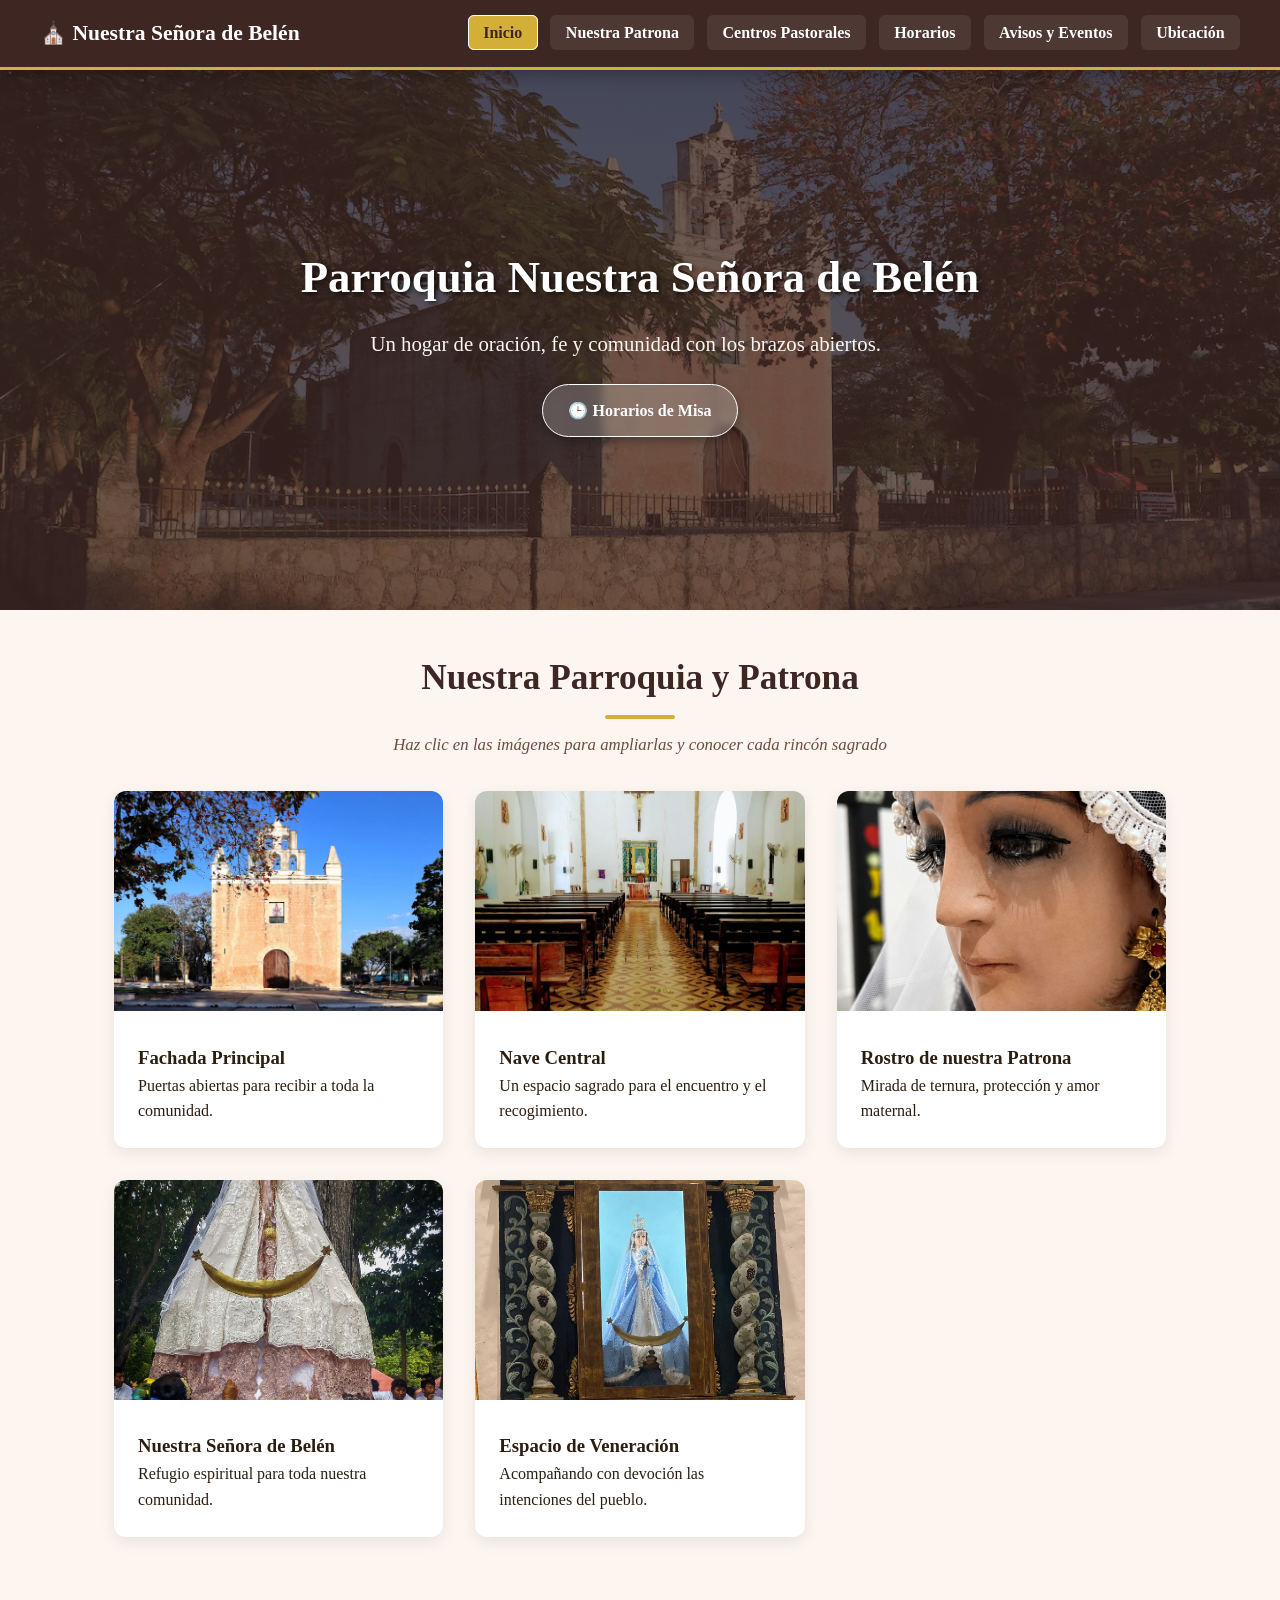
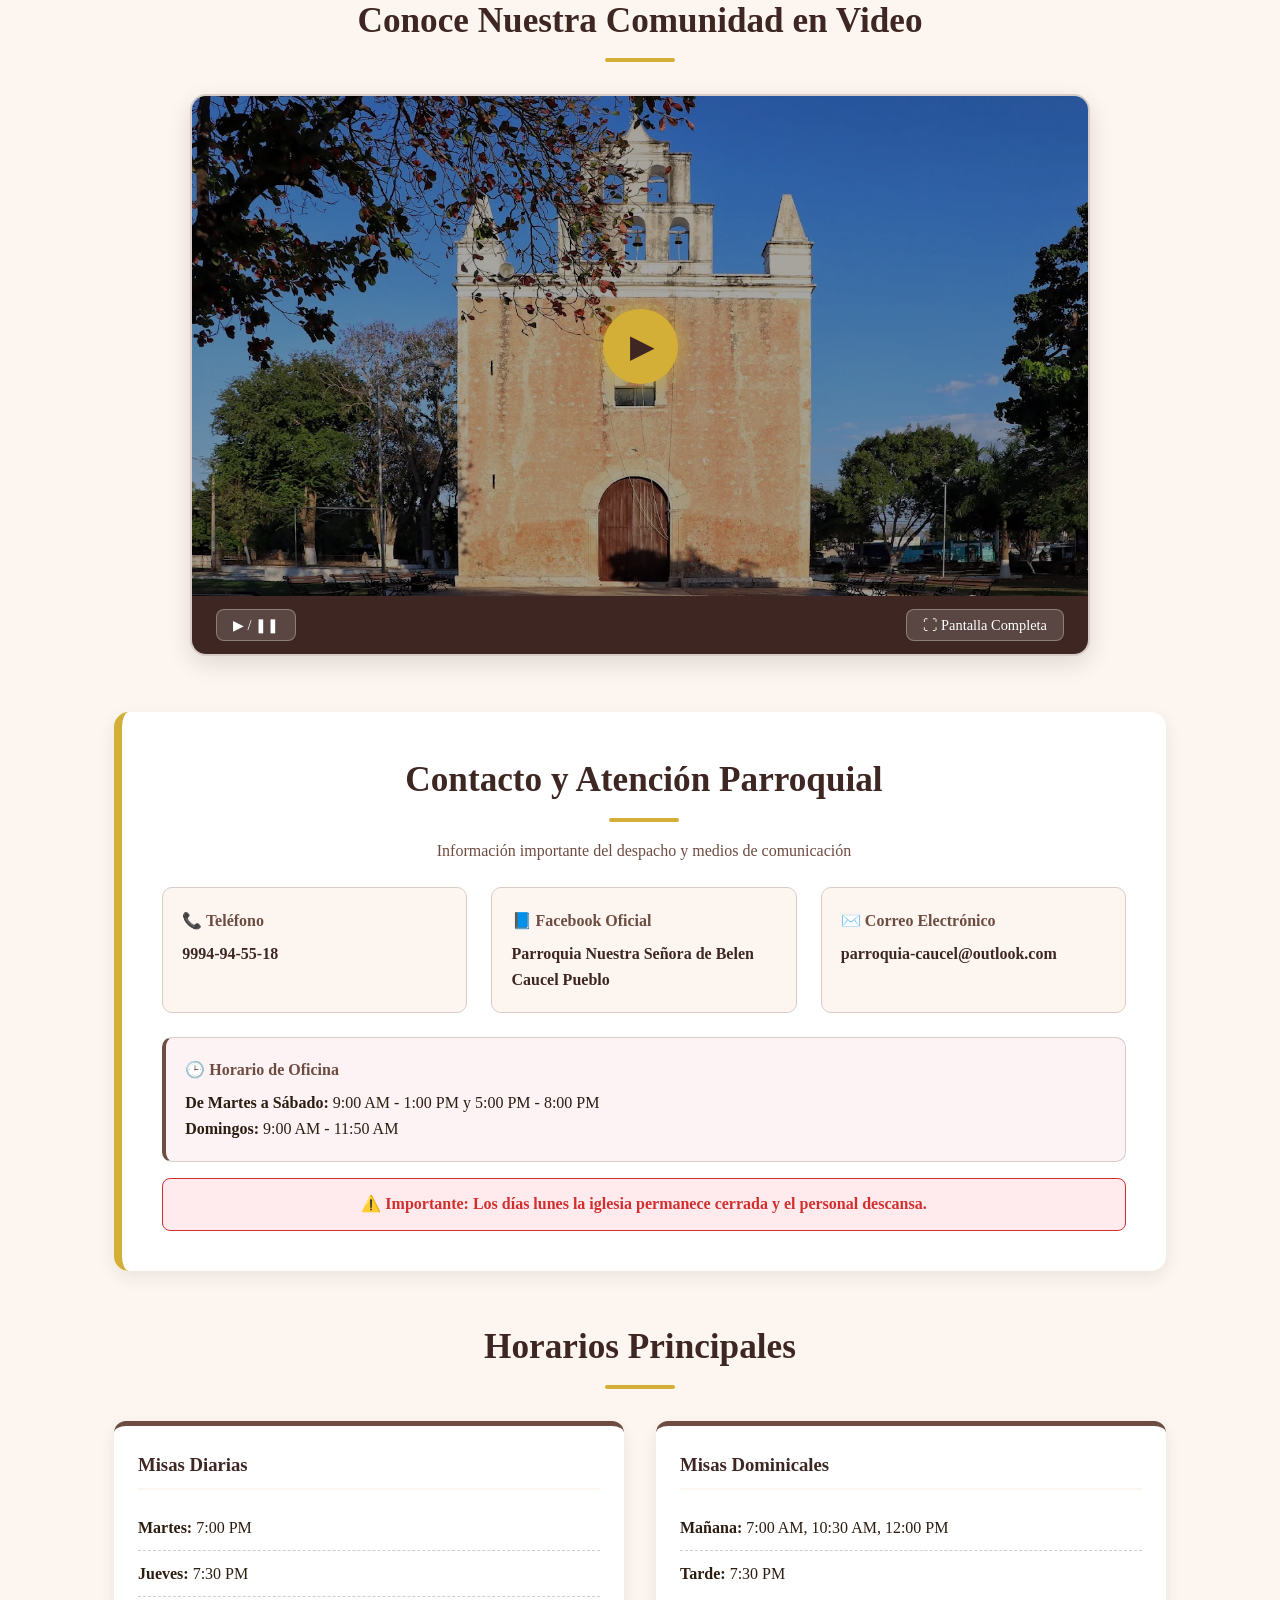
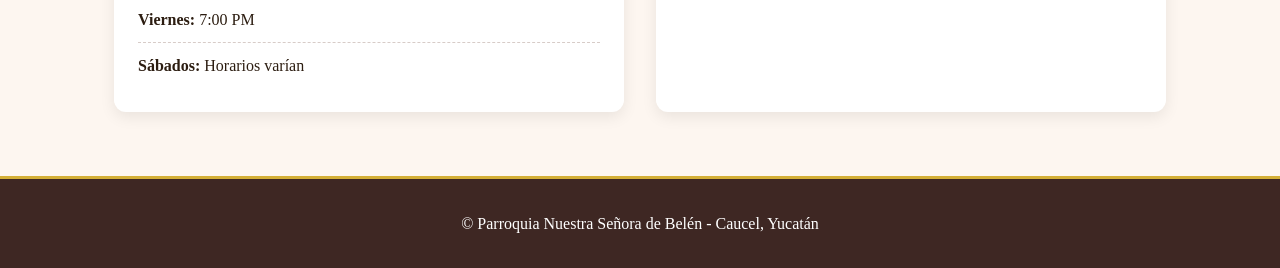
==== commit e0e2b323: "Update video and image sources in index.html" ====
--- a/index.html
+++ b/index.html
@@ -38,7 +38,6 @@
             <h1>Parroquia Nuestra Señora de Belén</h1>
             <p>Un hogar de oración, fe y comunidad con los brazos abiertos.</p>
             <div class="hero-buttons">
-                <a href="#video-seccion" class="btn btn-primary">🎥 Ver Video</a>
                 <a href="#horarios" class="btn btn-secondary">🕒 Horarios de Misa</a>
             </div>
         </div>
@@ -67,7 +66,7 @@
                     </div>
                 </div>
                 <div class="tour-card zoom-card" data-lightbox="imagenes/rostro.jpg" data-caption="Rostro de la Santísima Virgen de Belén.">
-                    <img src="imagenes/rostro.jpg" alt="Rostro de la Virgen">
+                    <img src="imagenes/rostro.png" alt="Rostro de la Virgen">
                     <div class="tour-info">
                         <h3>Rostro de nuestra Patrona</h3>
                         <p>Mirada de ternura, protección y amor maternal.</p>
@@ -96,7 +95,7 @@
             <div class="video-card">
                 <div class="video-wrapper">
                     <video id="parroquiaVideo" poster="imagenes/frontal.jpg" preload="metadata">
-                        <source src="video1.mp4" type="video/mp4">
+                        <source src="imagenes/video1.mp4" type="video/mp4">
                         Tu navegador no soporta reproducción de video HTML5.
                     </video>
                     <div class="video-overlay" id="videoOverlay">
@@ -105,7 +104,6 @@
                 </div>
                 <div class="video-controls-bar">
                     <button id="togglePlayBtn">▶ / ❚❚</button>
-                    <button id="toggleMuteBtn">🔊</button>
                     <button id="fullscreenBtn">⛶ Pantalla Completa</button>
                 </div>
             </div>
--- a/styles.css
+++ b/styles.css
@@ -824,3 +824,247 @@
         padding: 0.8rem;
     }
 }
+/* ==========================================
+   MEJORAS VISUALES E INTERACTIVAS (INDEX)
+   ========================================== */
+
+/* Subtítulo de Sección */
+.section-subtitle {
+    text-align: center;
+    color: var(--cafe-principal);
+    font-size: 1.05rem;
+    margin-top: -1.2rem;
+    margin-bottom: 2rem;
+    font-style: italic;
+}
+
+/* Botones en Hero */
+.hero-content {
+    z-index: 2;
+}
+
+.hero-buttons {
+    display: flex;
+    gap: 1rem;
+    justify-content: center;
+    margin-top: 1.5rem;
+    flex-wrap: wrap;
+}
+
+.btn {
+    padding: 0.8rem 1.6rem;
+    border-radius: 30px;
+    font-weight: bold;
+    text-decoration: none;
+    transition: all 0.3s ease;
+    display: inline-block;
+    box-shadow: 0 4px 10px rgba(0,0,0,0.3);
+}
+
+.btn-primary {
+    background-color: var(--dorado-acento);
+    color: var(--cafe-oscuro);
+}
+
+.btn-primary:hover {
+    background-color: var(--blanco);
+    transform: translateY(-3px);
+}
+
+.btn-secondary {
+    background-color: rgba(255, 255, 255, 0.2);
+    color: var(--blanco);
+    border: 1px solid var(--blanco);
+    backdrop-filter: blur(4px);
+}
+
+.btn-secondary:hover {
+    background-color: var(--rosa-acento);
+    color: var(--cafe-oscuro);
+    border-color: var(--rosa-acento);
+    transform: translateY(-3px);
+}
+
+/* Tarjetas de Galería e Imágenes Ampliables */
+.zoom-card {
+    cursor: pointer;
+    position: relative;
+}
+
+.zoom-card::after {
+    content: '🔍 Clic para ampliar';
+    position: absolute;
+    top: 10px;
+    right: 10px;
+    background: rgba(62, 39, 35, 0.8);
+    color: var(--blanco);
+    font-size: 0.75rem;
+    padding: 0.3rem 0.6rem;
+    border-radius: 12px;
+    opacity: 0;
+    transition: opacity 0.3s ease;
+}
+
+.zoom-card:hover::after {
+    opacity: 1;
+}
+
+/* Sección de Video Personalizada */
+.video-container-section {
+    margin: 3.5rem 0;
+}
+
+.video-card {
+    background: var(--blanco);
+    border-radius: 16px;
+    overflow: hidden;
+    box-shadow: 0 8px 25px rgba(0,0,0,0.12);
+    border: 2px solid var(--cafe-claro);
+    max-width: 900px;
+    margin: 0 auto;
+}
+
+.video-wrapper {
+    position: relative;
+    width: 100%;
+    background-color: #000;
+}
+
+.video-wrapper video {
+    width: 100%;
+    max-height: 500px;
+    display: block;
+    object-fit: cover;
+}
+
+.video-overlay {
+    position: absolute;
+    top: 0;
+    left: 0;
+    width: 100%;
+    height: 100%;
+    background: rgba(0,0,0,0.35);
+    display: flex;
+    justify-content: center;
+    align-items: center;
+    transition: opacity 0.3s ease;
+}
+
+.video-overlay.hidden {
+    opacity: 0;
+    pointer-events: none;
+}
+
+.play-btn {
+    background: var(--dorado-acento);
+    color: var(--cafe-oscuro);
+    border: none;
+    width: 75px;
+    height: 75px;
+    border-radius: 50%;
+    font-size: 2rem;
+    cursor: pointer;
+    box-shadow: 0 0 20px rgba(212, 175, 55, 0.8);
+    transition: transform 0.3s ease, background 0.3s ease;
+    display: flex;
+    align-items: center;
+    justify-content: center;
+    padding-left: 5px;
+}
+
+.play-btn:hover {
+    transform: scale(1.15);
+    background: var(--blanco);
+}
+
+.video-controls-bar {
+    display: flex;
+    justify-content: space-between;
+    align-items: center;
+    padding: 0.8rem 1.5rem;
+    background: var(--cafe-oscuro);
+}
+
+.video-controls-bar button {
+    background: rgba(255, 255, 255, 0.15);
+    border: 1px solid rgba(255, 255, 255, 0.3);
+    color: var(--blanco);
+    padding: 0.4rem 1rem;
+    border-radius: 8px;
+    cursor: pointer;
+    font-size: 0.9rem;
+    transition: background 0.3s ease;
+}
+
+.video-controls-bar button:hover {
+    background: var(--dorado-acento);
+    color: var(--cafe-oscuro);
+}
+
+/* Modal Lightbox (Popup de imágenes) */
+.lightbox-modal {
+    display: none;
+    position: fixed;
+    z-index: 2000;
+    padding-top: 60px;
+    left: 0;
+    top: 0;
+    width: 100%;
+    height: 100%;
+    overflow: auto;
+    background-color: rgba(0, 0, 0, 0.88);
+    backdrop-filter: blur(5px);
+}
+
+.lightbox-content {
+    margin: auto;
+    display: block;
+    max-width: 85%;
+    max-height: 75vh;
+    border-radius: 12px;
+    border: 3px solid var(--dorado-acento);
+    animation: zoomIn 0.3s ease;
+}
+
+.lightbox-caption {
+    margin: auto;
+    display: block;
+    width: 80%;
+    max-width: 700px;
+    text-align: center;
+    color: var(--rosa-suave);
+    padding: 15px 0;
+    font-size: 1.1rem;
+}
+
+.lightbox-close {
+    position: absolute;
+    top: 20px;
+    right: 35px;
+    color: #fff;
+    font-size: 40px;
+    font-weight: bold;
+    cursor: pointer;
+    transition: color 0.3s ease;
+}
+
+.lightbox-close:hover {
+    color: var(--dorado-acento);
+}
+
+@keyframes zoomIn {
+    from { transform: scale(0.7); opacity: 0; }
+    to { transform: scale(1); opacity: 1; }
+}
+
+/* Animaciones de Reveal en Scroll */
+.reveal-section {
+    opacity: 0;
+    transform: translateY(30px);
+    transition: opacity 0.8s ease, transform 0.8s ease;
+}
+
+.reveal-section.visible {
+    opacity: 1;
+    transform: translateY(0);
+}
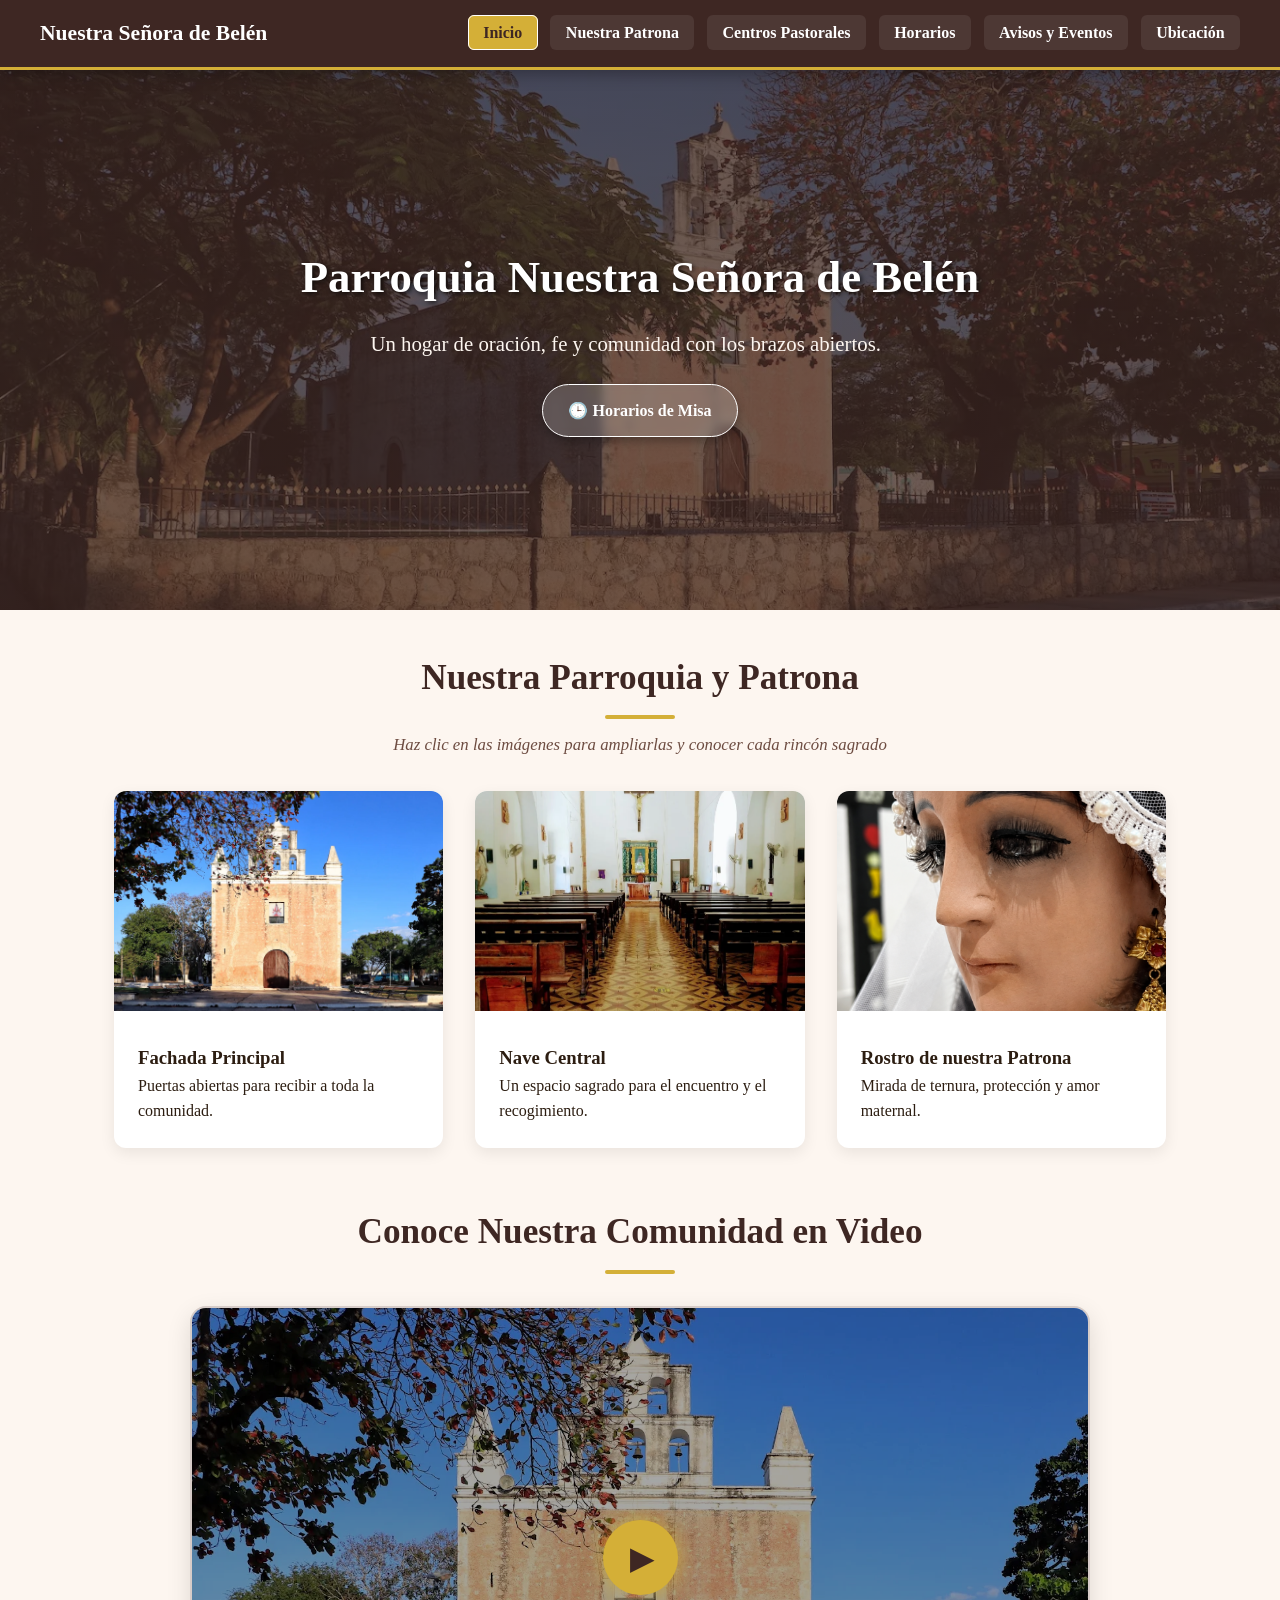
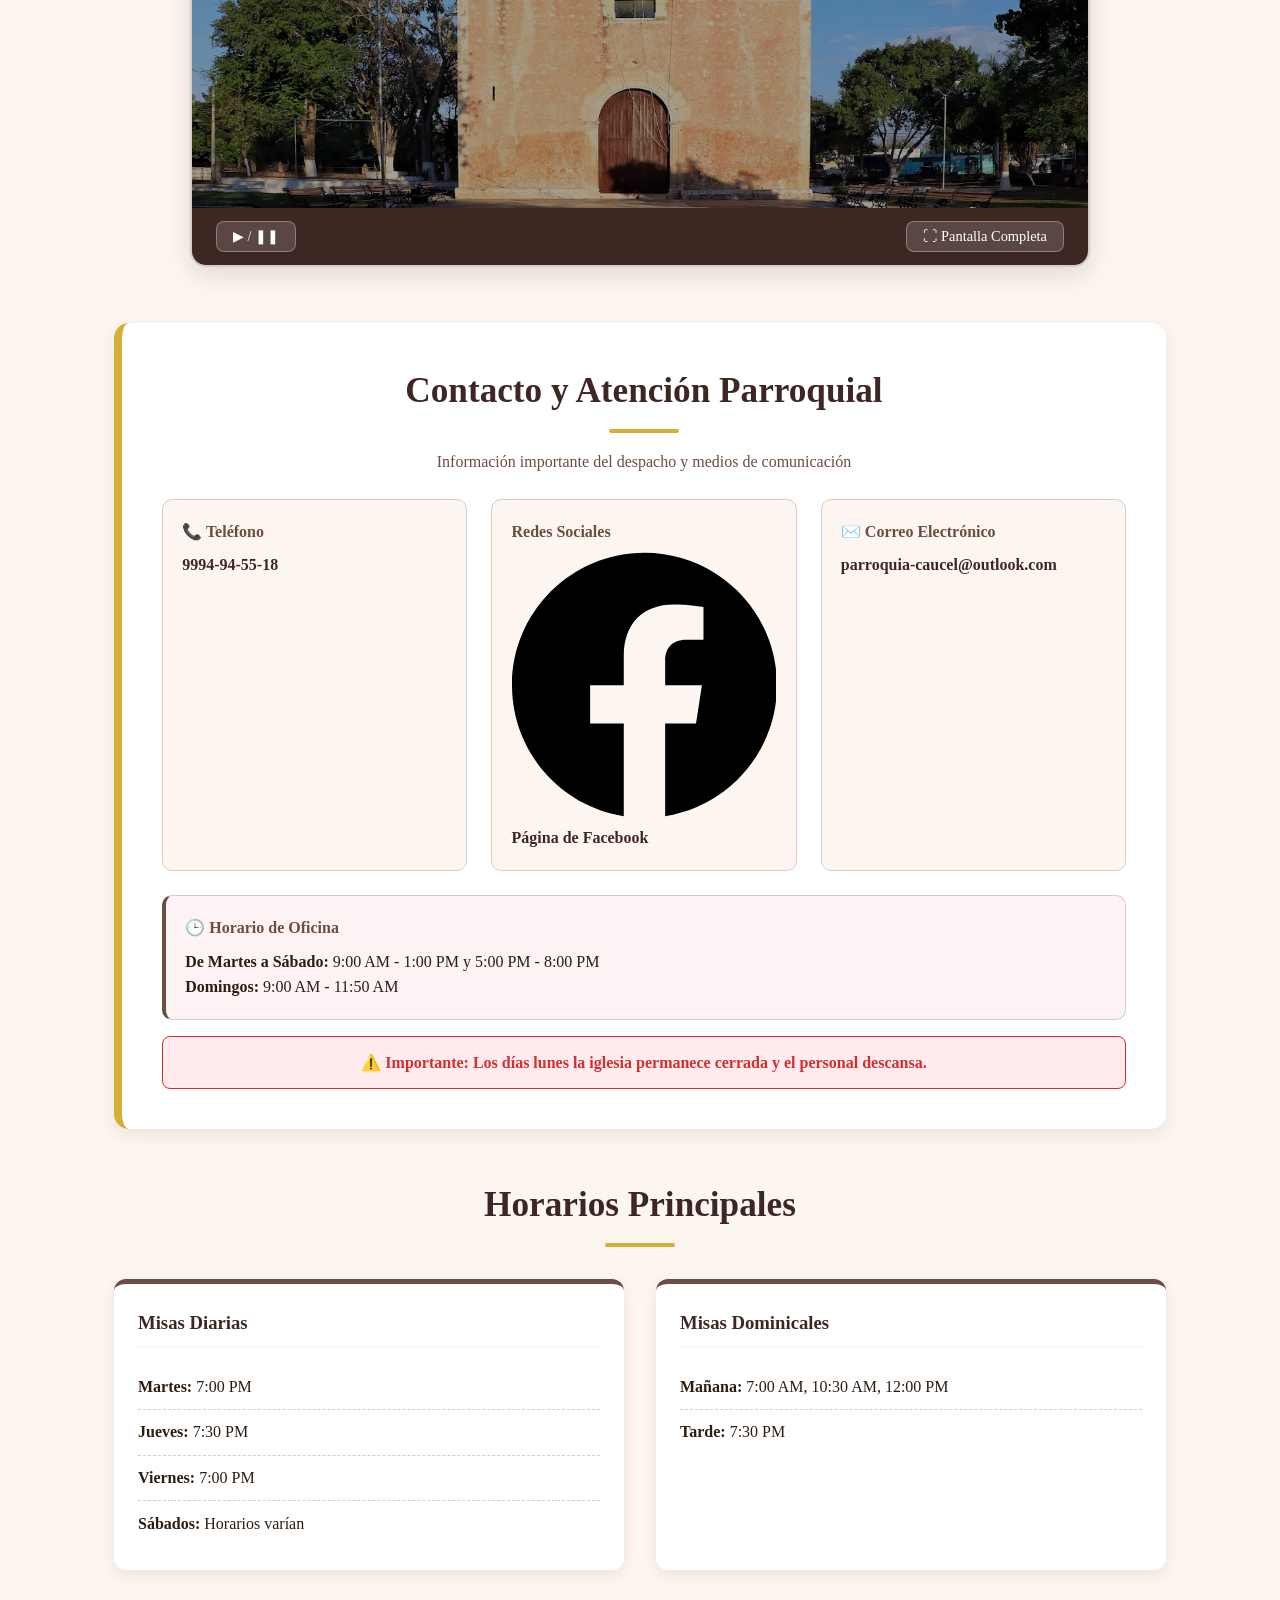
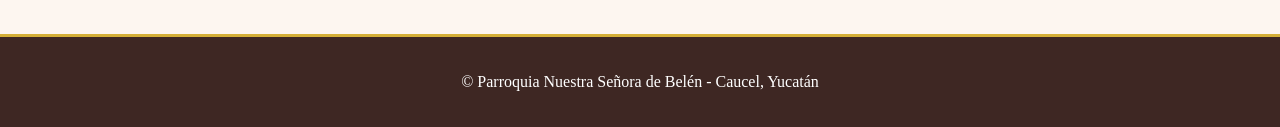
==== commit 22ea1d46: "Modify logo link and update social media section Updated logo link text and replaced Facebook sectio" ====
--- a/index.html
+++ b/index.html
@@ -19,7 +19,7 @@
 
     <header>
         <nav>
-            <a href="index.html" class="logo-link">⛪ Nuestra Señora de Belén</a>
+            <a href="index.html" class="logo-link"> Nuestra Señora de Belén</a>
             <button class="menu-toggle" id="menuToggle" aria-label="Abrir menú">☰ Menú</button>
             <ul class="nav-links" id="navLinks">
                 <li><a href="index.html" class="active">Inicio</a></li>
@@ -65,25 +65,11 @@
                         <p>Un espacio sagrado para el encuentro y el recogimiento.</p>
                     </div>
                 </div>
-                <div class="tour-card zoom-card" data-lightbox="imagenes/rostro.jpg" data-caption="Rostro de la Santísima Virgen de Belén.">
+                <div class="tour-card zoom-card" data-lightbox="imagenes/rostro.png" data-caption="Rostro de la Santísima Virgen de Belén.">
                     <img src="imagenes/rostro.png" alt="Rostro de la Virgen">
                     <div class="tour-info">
                         <h3>Rostro de nuestra Patrona</h3>
                         <p>Mirada de ternura, protección y amor maternal.</p>
-                    </div>
-                </div>
-                <div class="tour-card zoom-card" data-lightbox="imagenes/virgen4.jpg" data-caption="Nuestra Señora de Belén en su altar.">
-                    <img src="imagenes/virgen4.jpg" alt="Imagen de la Virgen 4">
-                    <div class="tour-info">
-                        <h3>Nuestra Señora de Belén</h3>
-                        <p>Refugio espiritual para toda nuestra comunidad.</p>
-                    </div>
-                </div>
-                <div class="tour-card zoom-card" data-lightbox="imagenes/virgen5.jpg" data-caption="Altar y Veneración a la Virgen.">
-                    <img src="imagenes/virgen5.jpg" alt="Imagen de la Virgen 5">
-                    <div class="tour-info">
-                        <h3>Espacio de Veneración</h3>
-                        <p>Acompañando con devoción las intenciones del pueblo.</p>
                     </div>
                 </div>
             </div>
@@ -119,14 +105,17 @@
                     <h4>📞 Teléfono</h4>
                     <p><a href="tel:9994945518"><strong>9994-94-55-18</strong></a></p>
                 </div>
-                <div class="contact-item">
-                    <h4>📘 Facebook Oficial</h4>
-                    <p>
-                        <a href="https://www.facebook.com/profile.php?id=100064894568289" target="_blank" rel="noopener noreferrer">
-                            Parroquia Nuestra Señora de Belen Caucel Pueblo
-                        </a>
-                    </p>
-                </div>
+<!-- Busca esta sección en index.html y reemplázala -->
+<div class="contact-item social-card">
+    <h4>Redes Sociales</h4>
+    <a href="https://www.facebook.com/profile.php?id=100064894568289" target="_blank" rel="noopener noreferrer" class="facebook-btn">
+        <!-- Ícono vectorial SVG de Facebook -->
+        <svg class="facebook-icon" viewBox="0 0 24 24" aria-hidden="true">
+            <path d="M24 12.073c0-6.627-5.373-12-12-12s-12 5.373-12 12c0 5.99 4.388 10.954 10.125 11.854v-8.385H7.078v-3.47h3.047V9.43c0-3.007 1.792-4.669 4.533-4.669 1.312 0 2.686.235 2.686.235v2.953H15.83c-1.491 0-1.956.925-1.956 1.874v2.25h3.328l-.532 3.47h-2.796v8.385C19.612 23.027 24 18.062 24 12.073z"/>
+        </svg>
+        <span>Página de Facebook</span>
+    </a>
+</div>
                 <div class="contact-item">
                     <h4>✉️ Correo Electrónico</h4>
                     <p><a href="mailto:parroquia-caucel@outlook.com">parroquia-caucel@outlook.com</a></p>
